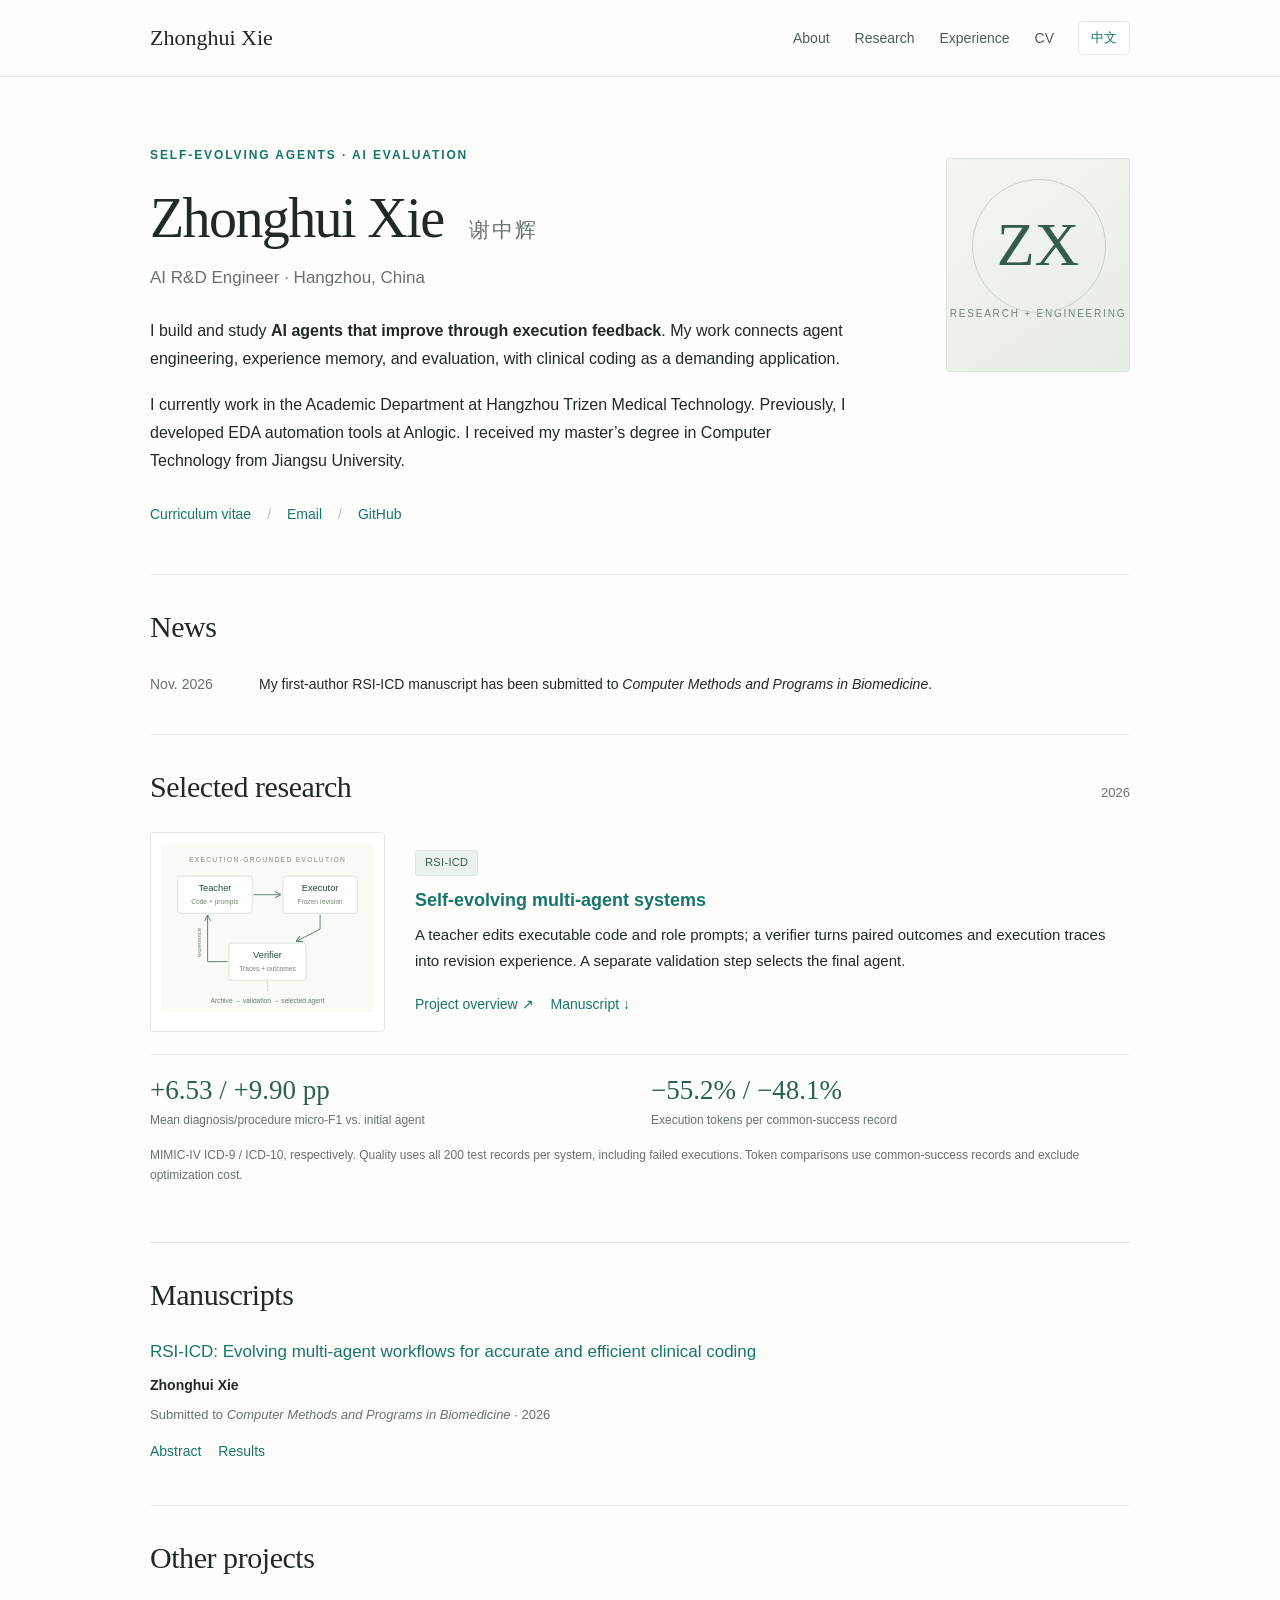
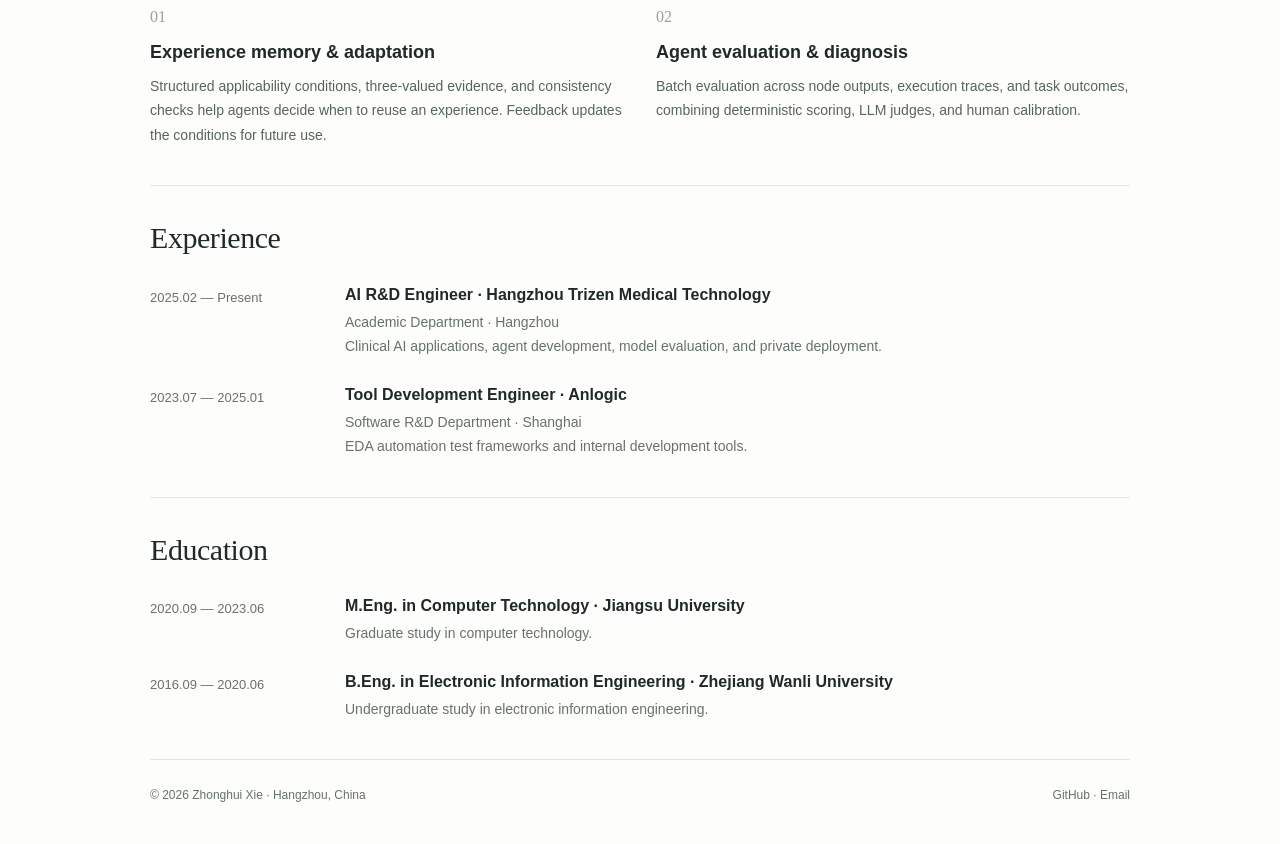
==== index.html @ e5ee1d32 "Create personal research homepage" ====
<!doctype html><html lang="en"><head><meta charset="utf-8"><meta name="viewport" content="width=device-width, initial-scale=1"><title>Zhonghui Xie | Self-Evolving Agents & AI Evaluation</title><meta name="description" content="Zhonghui Xie is an AI R&D engineer working on self-evolving agents, experience memory, and reliable evaluation. Research and projects including RSI-ICD."><meta name="theme-color" content="#fdfefc"><link rel="stylesheet" href="styles.css"><script src="site.js" defer></script></head><body><a class="skip" href="#main">Skip to content</a><header class="site-header"><nav class="wrap nav" aria-label="Main navigation"><a class="wordmark" href="index.html">Zhonghui Xie</a><div class="nav-links"><a class="desktop-link" href="index.html#about"><span lang="en">About</span><span lang="zh-CN">关于</span></a><a href="index.html#research"><span lang="en">Research</span><span lang="zh-CN">研究</span></a><a class="desktop-link" href="index.html#experience"><span lang="en">Experience</span><span lang="zh-CN">经历</span></a><a href="cv.html">CV</a></div><button class="lang" data-language type="button">中文</button></nav></header>
<main class="wrap" id="main"><section class="hero" id="about"><div><p class="eyebrow">SELF-EVOLVING AGENTS · AI EVALUATION</p><h1>Zhonghui Xie <span class="native-name">谢中辉</span></h1><p class="role"><span lang="en">AI R&amp;D Engineer · Hangzhou, China</span><span lang="zh-CN">AI 研发工程师 · 杭州</span></p><div class="intro"><p lang="en">I build and study <strong>AI agents that improve through execution feedback</strong>. My work connects agent engineering, experience memory, and evaluation, with clinical coding as a demanding application.</p><p lang="zh-CN">我关注<strong>如何让 AI 智能体从执行反馈中持续改进</strong>，围绕智能体工程、经验记忆和自动评测开展研发，并以临床编码等复杂任务验证方法。</p><p lang="en">I currently work in the Academic Department at Hangzhou Trizen Medical Technology. Previously, I developed EDA automation tools at Anlogic. I received my master’s degree in Computer Technology from Jiangsu University.</p><p lang="zh-CN">目前在杭州全诊医学科技有限公司学术部从事 AI 研发。此前在上海安路信息科技股份有限公司开发 EDA 自动化工具，硕士毕业于江苏大学计算机技术专业。</p></div><div class="contact-links"><a href="cv.html"><span lang="en">Curriculum vitae</span><span lang="zh-CN">个人简历</span></a><a href="mailto:1076694262@qq.com">Email</a><a href="https://github.com/heloanc">GitHub</a></div></div><div class="identity" aria-hidden="true"><span class="initials">ZX</span><small>RESEARCH + ENGINEERING</small></div></section>
<section class="section" aria-labelledby="news-title"><h2 id="news-title"><span lang="en">News</span><span lang="zh-CN">近况</span></h2><div class="news"><time datetime="2026-11">Nov. 2026</time><p><span lang="en">My first-author RSI-ICD manuscript has been submitted to <em>Computer Methods and Programs in Biomedicine</em>.</span><span lang="zh-CN">第一作者论文 RSI-ICD 已投稿至 <em>Computer Methods and Programs in Biomedicine</em>。</span></p></div></section>
<section class="section" id="research"><div class="section-heading"><h2><span lang="en">Selected research</span><span lang="zh-CN">代表研究</span></h2><small>2026</small></div><div class="featured"><a class="figure" href="rsi-icd.html" aria-label="Read the RSI-ICD project"><img src="assets/rsi-framework.svg" width="320" height="255" alt="Teacher, Executor and Verifier form an execution-grounded agent evolution loop"></a><div><span class="tag">RSI-ICD</span><h3><a href="rsi-icd.html"><span lang="en">Self-evolving multi-agent systems</span><span lang="zh-CN">面向复杂任务的多智能体自进化</span></a></h3><p lang="en">A teacher edits executable code and role prompts; a verifier turns paired outcomes and execution traces into revision experience. A separate validation step selects the final agent.</p><p lang="zh-CN">教师智能体修改可执行代码与角色提示词；验证智能体根据配对结果和执行轨迹提炼改进经验，再通过独立验证选出最终版本。</p><div class="inline-links"><a href="rsi-icd.html"><span lang="en">Project overview ↗</span><span lang="zh-CN">项目介绍 ↗</span></a><a href="#papers"><span lang="en">Manuscript ↓</span><span lang="zh-CN">论文信息 ↓</span></a></div></div></div><div class="metric-row"><div class="metric"><strong>+6.53 / +9.90 pp</strong><span><span lang="en">Mean diagnosis/procedure micro-F1 vs. initial agent</span><span lang="zh-CN">诊断／操作 Micro-F1 均值相对初始 Agent 的提升</span></span></div><div class="metric"><strong>−55.2% / −48.1%</strong><span><span lang="en">Execution tokens per common-success record</span><span lang="zh-CN">共同成功病例的单例执行 token 降幅</span></span></div></div><p class="note"><span lang="en">MIMIC-IV ICD-9 / ICD-10, respectively. Quality uses all 200 test records per system, including failed executions. Token comparisons use common-success records and exclude optimization cost.</span><span lang="zh-CN">依次对应 MIMIC-IV ICD-9／ICD-10。质量指标包含每个体系全部 200 例测试及执行失败；token 比较采用共同成功病例，不含优化阶段成本。</span></p></section>
<section class="section" id="papers"><h2><span lang="en">Manuscripts</span><span lang="zh-CN">论文</span></h2><article class="publication"><h3><a href="rsi-icd.html">RSI-ICD: Evolving multi-agent workflows for accurate and efficient clinical coding</a></h3><p><strong>Zhonghui Xie</strong></p><p class="status"><span lang="en">Submitted to</span><span lang="zh-CN">在投：</span> <em>Computer Methods and Programs in Biomedicine</em> · 2026</p><div class="inline-links"><a href="rsi-icd.html#abstract"><span lang="en">Abstract</span><span lang="zh-CN">摘要</span></a><a href="rsi-icd.html#results"><span lang="en">Results</span><span lang="zh-CN">实验结果</span></a></div></article></section>
<section class="section" id="projects"><h2><span lang="en">Other projects</span><span lang="zh-CN">其他项目</span></h2><div class="project-list"><article><span class="index-no">01</span><h3><span lang="en">Experience memory &amp; adaptation</span><span lang="zh-CN">智能体经验记忆与反馈适配</span></h3><p lang="en">Structured applicability conditions, three-valued evidence, and consistency checks help agents decide when to reuse an experience. Feedback updates the conditions for future use.</p><p lang="zh-CN">通过结构化适用条件、三值证据与一致性校验，判断历史经验能否用于当前任务，并根据反馈更新适用范围。</p></article><article><span class="index-no">02</span><h3><span lang="en">Agent evaluation &amp; diagnosis</span><span lang="zh-CN">Agent 自动化评测与链路诊断</span></h3><p lang="en">Batch evaluation across node outputs, execution traces, and task outcomes, combining deterministic scoring, LLM judges, and human calibration.</p><p lang="zh-CN">覆盖节点输出、执行轨迹与任务结果的批量评测，结合规则评分、LLM-as-Judge 与人工校准，定位错误传播与版本退化。</p></article></div></section>
<section class="section" id="experience"><h2><span lang="en">Experience</span><span lang="zh-CN">工作经历</span></h2><div class="timeline-row"><time>2025.02 — Present</time><div><h3><span lang="en">AI R&amp;D Engineer · Hangzhou Trizen Medical Technology</span><span lang="zh-CN">AI 研发工程师 · 杭州全诊医学科技有限公司</span></h3><p><span lang="en">Academic Department · Hangzhou<br>Clinical AI applications, agent development, model evaluation, and private deployment.</span><span lang="zh-CN">学术部 · 杭州<br>临床 AI 应用、智能体研发、模型评测与私有化部署。</span></p></div></div><div class="timeline-row"><time>2023.07 — 2025.01</time><div><h3><span lang="en">Tool Development Engineer · Anlogic</span><span lang="zh-CN">工具研发工程师 · 上海安路信息科技股份有限公司</span></h3><p><span lang="en">Software R&amp;D Department · Shanghai<br>EDA automation test frameworks and internal development tools.</span><span lang="zh-CN">软件研发部 · 上海<br>EDA 自动化测试框架与内部研发工具链。</span></p></div></div></section><section class="section" id="education"><h2><span lang="en">Education</span><span lang="zh-CN">教育经历</span></h2><div class="timeline-row"><time>2020.09 — 2023.06</time><div><h3><span lang="en">M.Eng. in Computer Technology · Jiangsu University</span><span lang="zh-CN">计算机技术硕士 · 江苏大学</span></h3><p><span lang="en">Graduate study in computer technology.</span><span lang="zh-CN">计算机技术专业。</span></p></div></div><div class="timeline-row"><time>2016.09 — 2020.06</time><div><h3><span lang="en">B.Eng. in Electronic Information Engineering · Zhejiang Wanli University</span><span lang="zh-CN">电子信息工程学士 · 浙江万里学院</span></h3><p><span lang="en">Undergraduate study in electronic information engineering.</span><span lang="zh-CN">电子信息工程专业。</span></p></div></div></section></main><footer class="wrap footer"><span>© 2026 Zhonghui Xie · <span lang="en">Hangzhou, China</span><span lang="zh-CN">中国 · 杭州</span></span><span><a href="https://github.com/heloanc">GitHub</a> · <a href="mailto:1076694262@qq.com">Email</a></span></footer></body></html>
---- styles.css ----
:root{--ink:#202928;--muted:#68716d;--accent:#18756a;--line:#e3e8e4;--paper:#fdfefc;--soft:#f0f5ef;--serif:Georgia,'Times New Roman','Songti SC',serif;--sans:Inter,-apple-system,BlinkMacSystemFont,'Segoe UI','PingFang SC','Microsoft YaHei',sans-serif}
*{box-sizing:border-box}html{scroll-behavior:smooth;scroll-padding-top:90px}body{margin:0;background:var(--paper);color:var(--ink);font-family:var(--sans);font-size:16px;line-height:1.75}a{color:var(--accent);text-decoration:none;text-underline-offset:4px}a:hover{text-decoration:underline}a:focus-visible,button:focus-visible,summary:focus-visible{outline:3px solid #8dbaac;outline-offset:5px}button{font:inherit}img{max-width:100%;height:auto}h1,h2,h3,p{margin-top:0}h1,h2{font-family:var(--serif);font-weight:500;line-height:1.18}h1{font-size:56px;letter-spacing:-1.6px;margin-bottom:12px}h2{font-size:30px;letter-spacing:-.45px;margin-bottom:27px}h3{font-size:18px;line-height:1.5;font-weight:600;margin-bottom:8px}p{margin-bottom:18px}.wrap{width:min(100% - 56px,980px);margin:auto}.site-header{background:rgba(253,254,252,.96);border-bottom:1px solid var(--line)}.nav{min-height:76px;display:flex;align-items:center;gap:24px}.wordmark{font-family:var(--serif);font-size:22px;color:var(--ink);margin-right:auto;white-space:nowrap}.nav-links{display:flex;align-items:center;gap:25px;font-size:14px}.nav-links a{color:#505d55}.lang{padding:5px 12px;border:1px solid var(--line);border-radius:5px;background:white;cursor:pointer;color:var(--accent);font-size:13px;white-space:nowrap}.skip{position:absolute;top:-100px;left:20px;background:white;padding:12px;z-index:10}.skip:focus{top:5px}.hero{padding:68px 0 48px;display:grid;grid-template-columns:minmax(0,1fr) 184px;gap:65px;align-items:start}.eyebrow{font-size:12px;letter-spacing:1.9px;text-transform:uppercase;color:var(--accent);margin-bottom:19px;font-weight:600}.native-name{font-size:21px;color:var(--muted);font-family:var(--sans);letter-spacing:2px;margin-left:13px;white-space:nowrap}.role{font-size:17px;color:var(--muted);margin-bottom:24px}.intro{max-width:700px}.intro strong{font-weight:600}.contact-links{display:flex;flex-wrap:wrap;gap:0;margin-top:27px;font-size:14px}.contact-links a+a:before{content:'/';color:#b5bdb6;display:inline-block;margin:0 16px}.identity{margin-top:13px;width:184px;height:214px;border:1px solid #dbe4da;background:linear-gradient(145deg,#f3f6ef,#e6ede4);border-radius:3px;display:flex;flex-direction:column;align-items:center;justify-content:center;position:relative;overflow:hidden}.identity:before{content:'';width:132px;height:132px;border:1px solid #c5d3c4;border-radius:50%;position:absolute;top:20px;left:25px}.initials{font-family:var(--serif);font-size:62px;color:#365b48;z-index:1;line-height:1.2}.identity small{font-size:10px;letter-spacing:1.8px;color:#6f8373;margin-top:24px}.section{border-top:1px solid var(--line);padding:34px 0 38px}.section-heading{display:flex;align-items:baseline;justify-content:space-between;gap:15px}.section-heading small,.muted{color:var(--muted);font-size:13px}.news{display:grid;grid-template-columns:95px 1fr;gap:14px;font-size:14px}.news time{color:var(--muted);font-variant-numeric:tabular-nums}.news p{margin:0}.featured{display:grid;grid-template-columns:235px minmax(0,1fr);gap:30px;align-items:center}.figure{border:1px solid var(--line);background:white;border-radius:4px;padding:10px}.featured p{font-size:15px}.tag{font-size:11px;display:inline-block;background:#eaf2eb;color:#365d47;border:1px solid #dce8dc;padding:2px 9px;letter-spacing:.35px;border-radius:3px;margin-bottom:11px}.metric-row{display:grid;grid-template-columns:1fr 1fr;gap:22px;margin:22px 0 15px;padding-top:17px;border-top:1px solid var(--line)}.metric strong{display:block;font-family:var(--serif);font-size:27px;font-weight:500;line-height:1.4;color:#286153}.metric span{display:block;color:var(--muted);font-size:12px}.note{font-size:12px!important;line-height:1.65;color:var(--muted)}.inline-links{font-size:14px;display:flex;gap:17px;flex-wrap:wrap}.publication{padding:0 0 4px}.publication h3{font-weight:500;font-size:17px}.publication p{font-size:14px;margin-bottom:5px}.publication .status{font-size:13px;color:var(--muted);margin:7px 0 12px}.project-list{display:grid;grid-template-columns:1fr 1fr;gap:32px}.project-list p{font-size:14px;color:#57645c;margin-bottom:0}.index-no{font-family:var(--serif);color:#94a495;font-size:16px;margin-bottom:8px;display:block}.timeline-row{display:grid;grid-template-columns:170px 1fr;gap:25px;margin-bottom:24px}.timeline-row:last-child{margin-bottom:0}.timeline-row time{color:var(--muted);font-size:13px;padding-top:4px}.timeline-row h3{font-size:16px;margin-bottom:3px}.timeline-row p{font-size:14px;color:var(--muted);margin:0}.footer{border-top:1px solid var(--line);padding:25px 0 38px;color:var(--muted);font-size:12px;display:flex;justify-content:space-between;gap:20px}.footer a{color:var(--muted)}.article{max-width:800px;margin:auto;padding:54px 0}.article h1{font-size:42px;letter-spacing:-.8px;line-height:1.25}.article h2{margin-top:42px;font-size:27px;margin-bottom:20px}.article .lead{font-size:19px;color:#53645a}.article li{margin-bottom:10px}.article table{border-collapse:collapse;width:100%;font-size:14px;margin:23px 0}.article th,.article td{text-align:left;padding:12px 14px;border-bottom:1px solid var(--line)}.article th{background:var(--soft);font-weight:500}.table-scroll{overflow-x:auto}.article figure{margin:28px 0}.article figcaption{color:var(--muted);font-size:12px;margin-top:12px}.button{display:inline-block;padding:8px 16px;border:1px solid var(--accent);border-radius:4px;font-size:14px;background:white;color:var(--accent);cursor:pointer}.cv h1{font-size:43px}.cv .section{padding-top:26px}.cv h2{font-size:26px}.cv h3{font-size:16px}.cv p,.cv li{font-size:14px}.back{font-size:13px;display:inline-block;margin-bottom:24px}html[lang=en] [lang=zh-CN],html[lang=zh-CN] [lang=en]{display:none!important}.visually-hidden{position:absolute;width:1px;height:1px;padding:0;margin:-1px;overflow:hidden;clip:rect(0,0,0,0);white-space:nowrap;border:0}
@media(max-width:700px){.wrap{width:calc(100% - 36px)}.nav{min-height:65px;gap:12px;flex-wrap:wrap;padding:12px 0}.nav-links{gap:16px;font-size:13px}.nav-links .desktop-link{display:none}.wordmark{font-size:20px}.hero{padding-top:40px;grid-template-columns:1fr;gap:20px}.identity{display:none}h1{font-size:43px}.native-name{font-size:18px;margin-left:8px}.hero .eyebrow{font-size:11px}.featured{grid-template-columns:1fr;gap:23px}.featured .figure{max-width:330px}.project-list{grid-template-columns:1fr;gap:25px}.timeline-row{grid-template-columns:1fr;gap:2px}.section{padding-top:27px}.section-heading{align-items:start}h2{font-size:27px}.news{grid-template-columns:73px 1fr;gap:8px}.metric-row{gap:15px}.metric strong{font-size:24px}.article{padding:32px 0}.article h1{font-size:34px}.footer{flex-direction:column;gap:5px}.article th,.article td{padding:9px 10px}.contact-links a+a:before{margin:0 11px}}
@media(prefers-reduced-motion:reduce){html{scroll-behavior:auto}}
@media print{.site-header,.footer,.skip,.no-print{display:none!important}.wrap{width:100%}.article{padding:0}.cv .section{padding:16px 0;break-inside:avoid}.cv h1{font-size:30px}.cv h2{font-size:22px}.cv .timeline-row{margin-bottom:14px}body{font-size:12px;background:white}a{color:inherit}h2,h3{break-after:avoid}.article p,.article li{font-size:12px}.timeline-row{grid-template-columns:135px 1fr}}
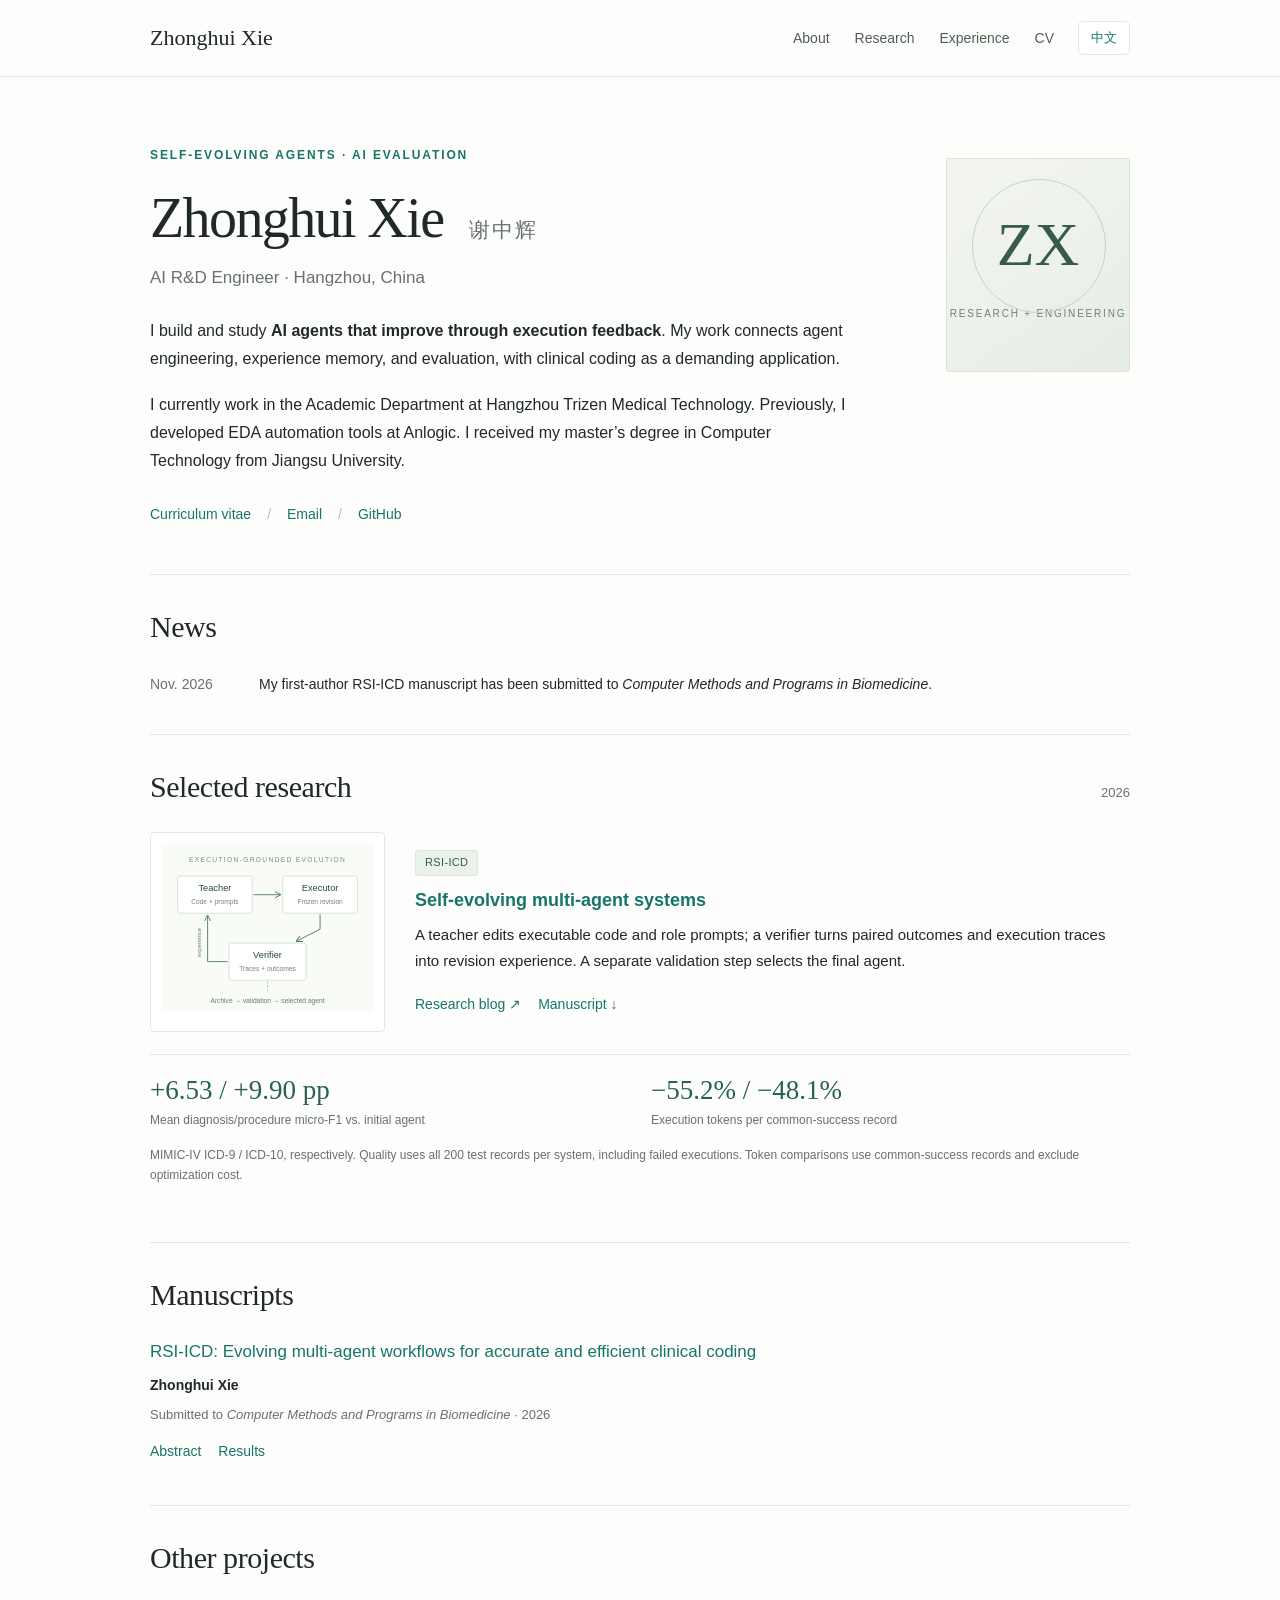
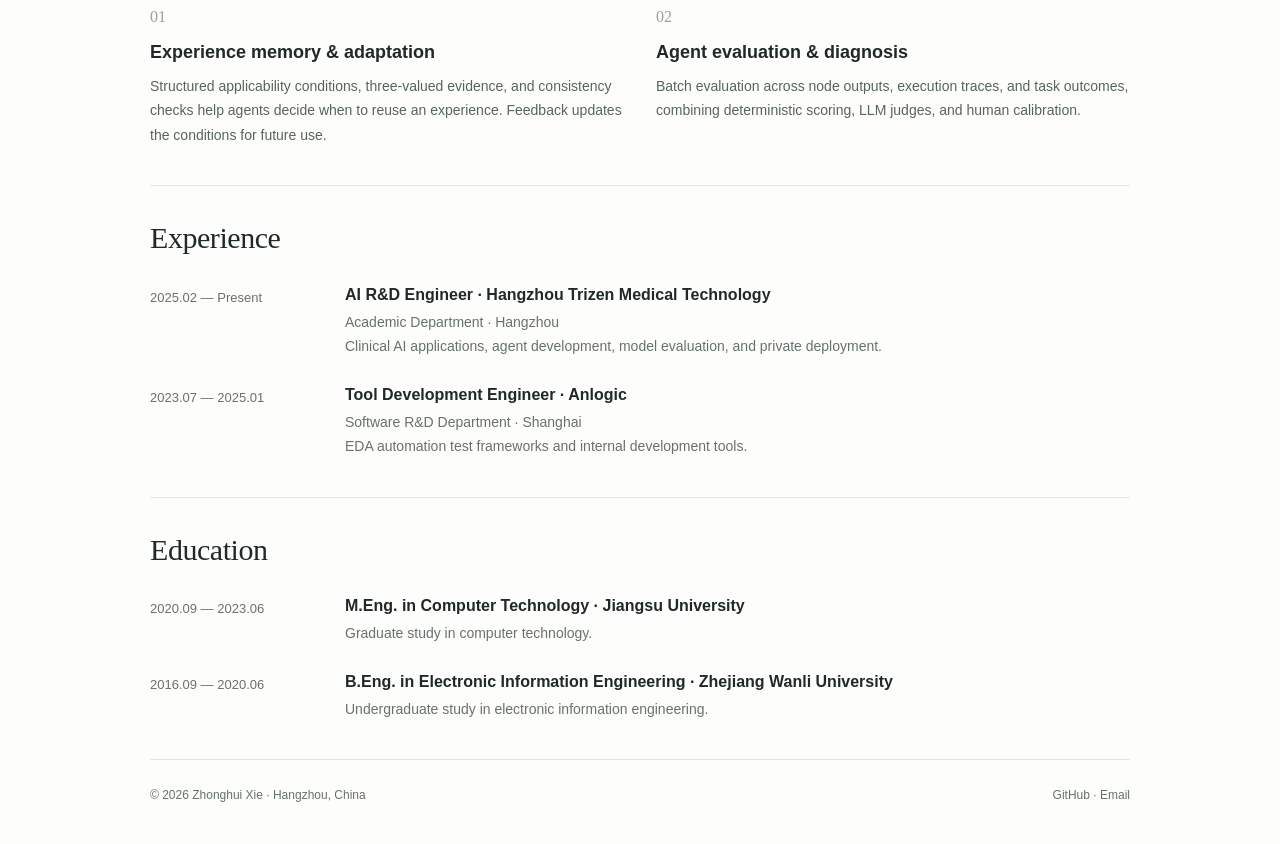
==== commit 0c5e66e9: "Add bilingual RSI-ICD research blog" ====
--- a/index.html
+++ b/index.html
@@ -1,7 +1,7 @@
 <!doctype html><html lang="en"><head><meta charset="utf-8"><meta name="viewport" content="width=device-width, initial-scale=1"><title>Zhonghui Xie | Self-Evolving Agents & AI Evaluation</title><meta name="description" content="Zhonghui Xie is an AI R&D engineer working on self-evolving agents, experience memory, and reliable evaluation. Research and projects including RSI-ICD."><meta name="theme-color" content="#fdfefc"><link rel="stylesheet" href="styles.css"><script src="site.js" defer></script></head><body><a class="skip" href="#main">Skip to content</a><header class="site-header"><nav class="wrap nav" aria-label="Main navigation"><a class="wordmark" href="index.html">Zhonghui Xie</a><div class="nav-links"><a class="desktop-link" href="index.html#about"><span lang="en">About</span><span lang="zh-CN">关于</span></a><a href="index.html#research"><span lang="en">Research</span><span lang="zh-CN">研究</span></a><a class="desktop-link" href="index.html#experience"><span lang="en">Experience</span><span lang="zh-CN">经历</span></a><a href="cv.html">CV</a></div><button class="lang" data-language type="button">中文</button></nav></header>
 <main class="wrap" id="main"><section class="hero" id="about"><div><p class="eyebrow">SELF-EVOLVING AGENTS · AI EVALUATION</p><h1>Zhonghui Xie <span class="native-name">谢中辉</span></h1><p class="role"><span lang="en">AI R&amp;D Engineer · Hangzhou, China</span><span lang="zh-CN">AI 研发工程师 · 杭州</span></p><div class="intro"><p lang="en">I build and study <strong>AI agents that improve through execution feedback</strong>. My work connects agent engineering, experience memory, and evaluation, with clinical coding as a demanding application.</p><p lang="zh-CN">我关注<strong>如何让 AI 智能体从执行反馈中持续改进</strong>，围绕智能体工程、经验记忆和自动评测开展研发，并以临床编码等复杂任务验证方法。</p><p lang="en">I currently work in the Academic Department at Hangzhou Trizen Medical Technology. Previously, I developed EDA automation tools at Anlogic. I received my master’s degree in Computer Technology from Jiangsu University.</p><p lang="zh-CN">目前在杭州全诊医学科技有限公司学术部从事 AI 研发。此前在上海安路信息科技股份有限公司开发 EDA 自动化工具，硕士毕业于江苏大学计算机技术专业。</p></div><div class="contact-links"><a href="cv.html"><span lang="en">Curriculum vitae</span><span lang="zh-CN">个人简历</span></a><a href="mailto:1076694262@qq.com">Email</a><a href="https://github.com/heloanc">GitHub</a></div></div><div class="identity" aria-hidden="true"><span class="initials">ZX</span><small>RESEARCH + ENGINEERING</small></div></section>
 <section class="section" aria-labelledby="news-title"><h2 id="news-title"><span lang="en">News</span><span lang="zh-CN">近况</span></h2><div class="news"><time datetime="2026-11">Nov. 2026</time><p><span lang="en">My first-author RSI-ICD manuscript has been submitted to <em>Computer Methods and Programs in Biomedicine</em>.</span><span lang="zh-CN">第一作者论文 RSI-ICD 已投稿至 <em>Computer Methods and Programs in Biomedicine</em>。</span></p></div></section>
-<section class="section" id="research"><div class="section-heading"><h2><span lang="en">Selected research</span><span lang="zh-CN">代表研究</span></h2><small>2026</small></div><div class="featured"><a class="figure" href="rsi-icd.html" aria-label="Read the RSI-ICD project"><img src="assets/rsi-framework.svg" width="320" height="255" alt="Teacher, Executor and Verifier form an execution-grounded agent evolution loop"></a><div><span class="tag">RSI-ICD</span><h3><a href="rsi-icd.html"><span lang="en">Self-evolving multi-agent systems</span><span lang="zh-CN">面向复杂任务的多智能体自进化</span></a></h3><p lang="en">A teacher edits executable code and role prompts; a verifier turns paired outcomes and execution traces into revision experience. A separate validation step selects the final agent.</p><p lang="zh-CN">教师智能体修改可执行代码与角色提示词；验证智能体根据配对结果和执行轨迹提炼改进经验，再通过独立验证选出最终版本。</p><div class="inline-links"><a href="rsi-icd.html"><span lang="en">Project overview ↗</span><span lang="zh-CN">项目介绍 ↗</span></a><a href="#papers"><span lang="en">Manuscript ↓</span><span lang="zh-CN">论文信息 ↓</span></a></div></div></div><div class="metric-row"><div class="metric"><strong>+6.53 / +9.90 pp</strong><span><span lang="en">Mean diagnosis/procedure micro-F1 vs. initial agent</span><span lang="zh-CN">诊断／操作 Micro-F1 均值相对初始 Agent 的提升</span></span></div><div class="metric"><strong>−55.2% / −48.1%</strong><span><span lang="en">Execution tokens per common-success record</span><span lang="zh-CN">共同成功病例的单例执行 token 降幅</span></span></div></div><p class="note"><span lang="en">MIMIC-IV ICD-9 / ICD-10, respectively. Quality uses all 200 test records per system, including failed executions. Token comparisons use common-success records and exclude optimization cost.</span><span lang="zh-CN">依次对应 MIMIC-IV ICD-9／ICD-10。质量指标包含每个体系全部 200 例测试及执行失败；token 比较采用共同成功病例，不含优化阶段成本。</span></p></section>
-<section class="section" id="papers"><h2><span lang="en">Manuscripts</span><span lang="zh-CN">论文</span></h2><article class="publication"><h3><a href="rsi-icd.html">RSI-ICD: Evolving multi-agent workflows for accurate and efficient clinical coding</a></h3><p><strong>Zhonghui Xie</strong></p><p class="status"><span lang="en">Submitted to</span><span lang="zh-CN">在投：</span> <em>Computer Methods and Programs in Biomedicine</em> · 2026</p><div class="inline-links"><a href="rsi-icd.html#abstract"><span lang="en">Abstract</span><span lang="zh-CN">摘要</span></a><a href="rsi-icd.html#results"><span lang="en">Results</span><span lang="zh-CN">实验结果</span></a></div></article></section>
+<section class="section" id="research"><div class="section-heading"><h2><span lang="en">Selected research</span><span lang="zh-CN">代表研究</span></h2><small>2026</small></div><div class="featured"><a class="figure" href="rsi/blog/" aria-label="Read the RSI-ICD project"><img src="assets/rsi-framework.svg" width="320" height="255" alt="Teacher, Executor and Verifier form an execution-grounded agent evolution loop"></a><div><span class="tag">RSI-ICD</span><h3><a href="rsi/blog/"><span lang="en">Self-evolving multi-agent systems</span><span lang="zh-CN">面向复杂任务的多智能体自进化</span></a></h3><p lang="en">A teacher edits executable code and role prompts; a verifier turns paired outcomes and execution traces into revision experience. A separate validation step selects the final agent.</p><p lang="zh-CN">教师智能体修改可执行代码与角色提示词；验证智能体根据配对结果和执行轨迹提炼改进经验，再通过独立验证选出最终版本。</p><div class="inline-links"><a href="rsi/blog/"><span lang="en">Research blog ↗</span><span lang="zh-CN">研究博客 ↗</span></a><a href="#papers"><span lang="en">Manuscript ↓</span><span lang="zh-CN">论文信息 ↓</span></a></div></div></div><div class="metric-row"><div class="metric"><strong>+6.53 / +9.90 pp</strong><span><span lang="en">Mean diagnosis/procedure micro-F1 vs. initial agent</span><span lang="zh-CN">诊断／操作 Micro-F1 均值相对初始 Agent 的提升</span></span></div><div class="metric"><strong>−55.2% / −48.1%</strong><span><span lang="en">Execution tokens per common-success record</span><span lang="zh-CN">共同成功病例的单例执行 token 降幅</span></span></div></div><p class="note"><span lang="en">MIMIC-IV ICD-9 / ICD-10, respectively. Quality uses all 200 test records per system, including failed executions. Token comparisons use common-success records and exclude optimization cost.</span><span lang="zh-CN">依次对应 MIMIC-IV ICD-9／ICD-10。质量指标包含每个体系全部 200 例测试及执行失败；token 比较采用共同成功病例，不含优化阶段成本。</span></p></section>
+<section class="section" id="papers"><h2><span lang="en">Manuscripts</span><span lang="zh-CN">论文</span></h2><article class="publication"><h3><a href="rsi/blog/">RSI-ICD: Evolving multi-agent workflows for accurate and efficient clinical coding</a></h3><p><strong>Zhonghui Xie</strong></p><p class="status"><span lang="en">Submitted to</span><span lang="zh-CN">在投：</span> <em>Computer Methods and Programs in Biomedicine</em> · 2026</p><div class="inline-links"><a href="rsi/blog/#tldr"><span lang="en">Abstract</span><span lang="zh-CN">摘要</span></a><a href="rsi/blog/#s5"><span lang="en">Results</span><span lang="zh-CN">实验结果</span></a></div></article></section>
 <section class="section" id="projects"><h2><span lang="en">Other projects</span><span lang="zh-CN">其他项目</span></h2><div class="project-list"><article><span class="index-no">01</span><h3><span lang="en">Experience memory &amp; adaptation</span><span lang="zh-CN">智能体经验记忆与反馈适配</span></h3><p lang="en">Structured applicability conditions, three-valued evidence, and consistency checks help agents decide when to reuse an experience. Feedback updates the conditions for future use.</p><p lang="zh-CN">通过结构化适用条件、三值证据与一致性校验，判断历史经验能否用于当前任务，并根据反馈更新适用范围。</p></article><article><span class="index-no">02</span><h3><span lang="en">Agent evaluation &amp; diagnosis</span><span lang="zh-CN">Agent 自动化评测与链路诊断</span></h3><p lang="en">Batch evaluation across node outputs, execution traces, and task outcomes, combining deterministic scoring, LLM judges, and human calibration.</p><p lang="zh-CN">覆盖节点输出、执行轨迹与任务结果的批量评测，结合规则评分、LLM-as-Judge 与人工校准，定位错误传播与版本退化。</p></article></div></section>
 <section class="section" id="experience"><h2><span lang="en">Experience</span><span lang="zh-CN">工作经历</span></h2><div class="timeline-row"><time>2025.02 — Present</time><div><h3><span lang="en">AI R&amp;D Engineer · Hangzhou Trizen Medical Technology</span><span lang="zh-CN">AI 研发工程师 · 杭州全诊医学科技有限公司</span></h3><p><span lang="en">Academic Department · Hangzhou<br>Clinical AI applications, agent development, model evaluation, and private deployment.</span><span lang="zh-CN">学术部 · 杭州<br>临床 AI 应用、智能体研发、模型评测与私有化部署。</span></p></div></div><div class="timeline-row"><time>2023.07 — 2025.01</time><div><h3><span lang="en">Tool Development Engineer · Anlogic</span><span lang="zh-CN">工具研发工程师 · 上海安路信息科技股份有限公司</span></h3><p><span lang="en">Software R&amp;D Department · Shanghai<br>EDA automation test frameworks and internal development tools.</span><span lang="zh-CN">软件研发部 · 上海<br>EDA 自动化测试框架与内部研发工具链。</span></p></div></div></section><section class="section" id="education"><h2><span lang="en">Education</span><span lang="zh-CN">教育经历</span></h2><div class="timeline-row"><time>2020.09 — 2023.06</time><div><h3><span lang="en">M.Eng. in Computer Technology · Jiangsu University</span><span lang="zh-CN">计算机技术硕士 · 江苏大学</span></h3><p><span lang="en">Graduate study in computer technology.</span><span lang="zh-CN">计算机技术专业。</span></p></div></div><div class="timeline-row"><time>2016.09 — 2020.06</time><div><h3><span lang="en">B.Eng. in Electronic Information Engineering · Zhejiang Wanli University</span><span lang="zh-CN">电子信息工程学士 · 浙江万里学院</span></h3><p><span lang="en">Undergraduate study in electronic information engineering.</span><span lang="zh-CN">电子信息工程专业。</span></p></div></div></section></main><footer class="wrap footer"><span>© 2026 Zhonghui Xie · <span lang="en">Hangzhou, China</span><span lang="zh-CN">中国 · 杭州</span></span><span><a href="https://github.com/heloanc">GitHub</a> · <a href="mailto:1076694262@qq.com">Email</a></span></footer></body></html>
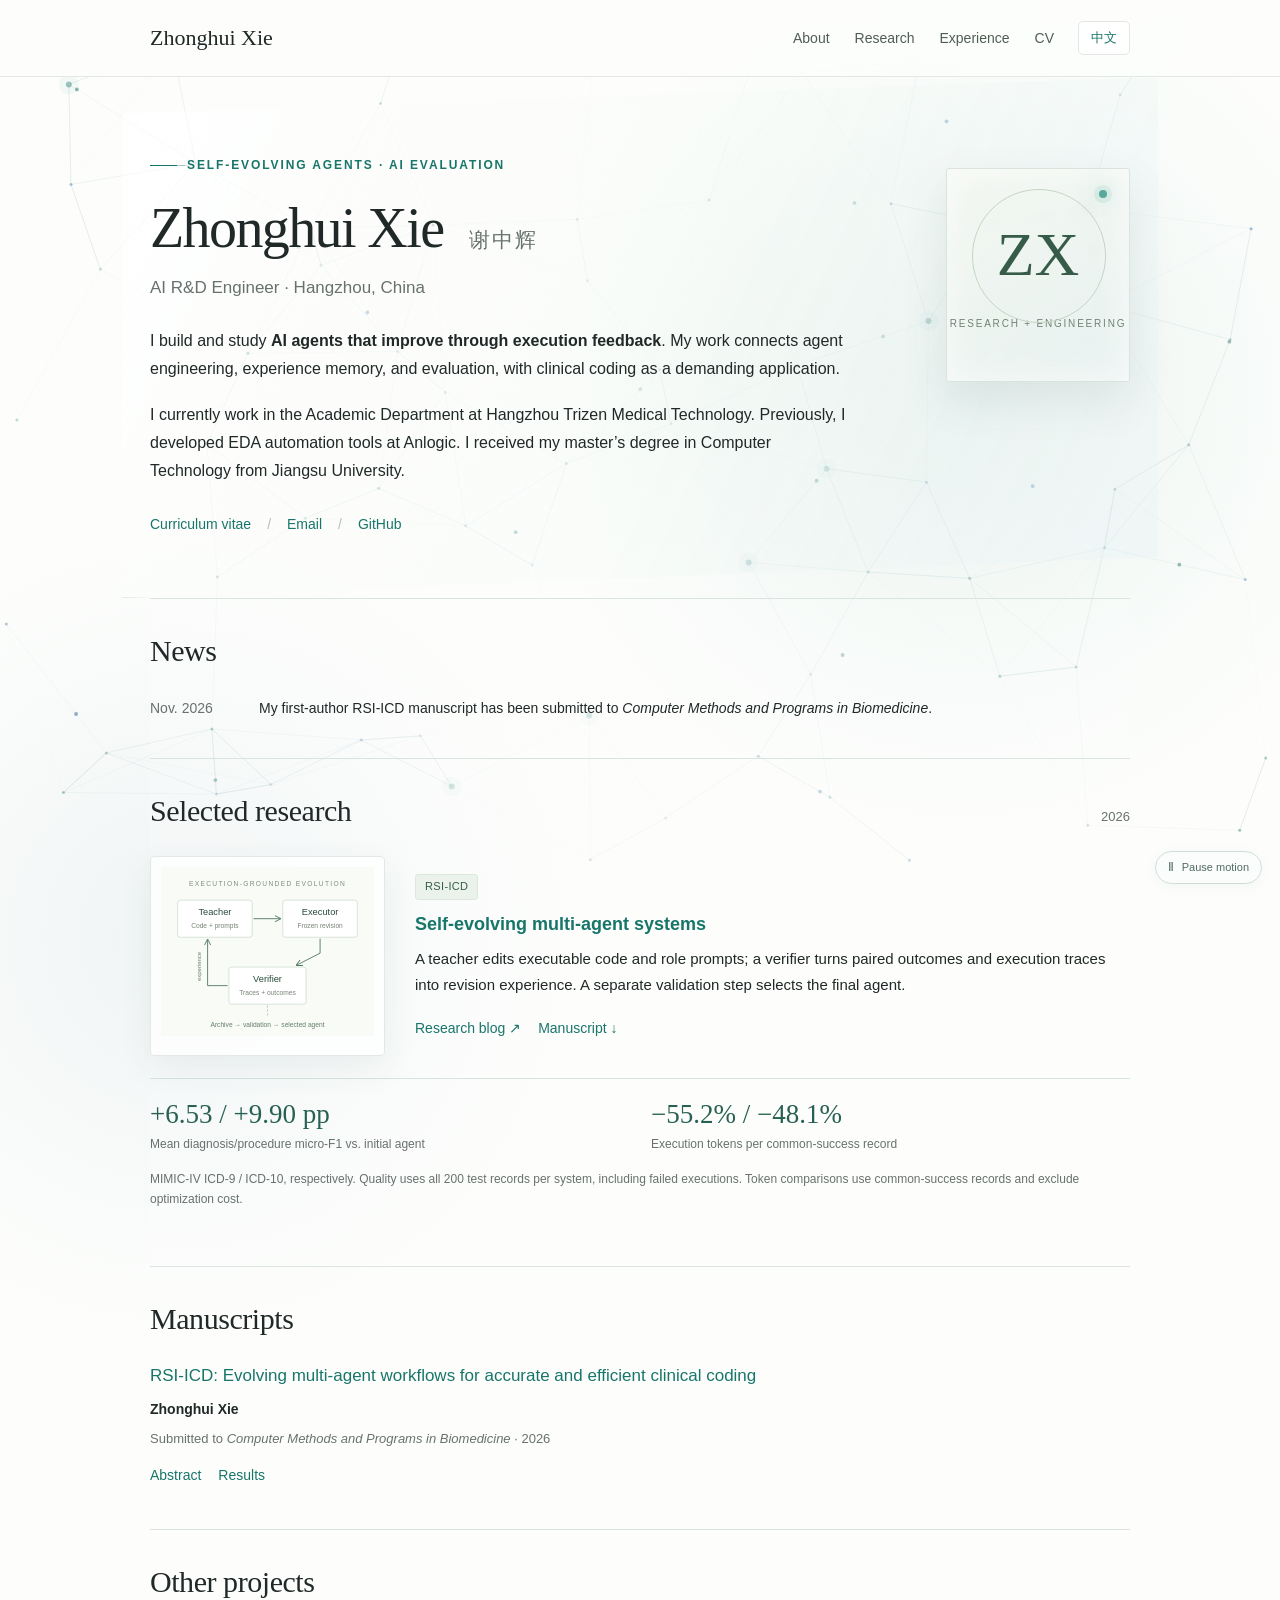
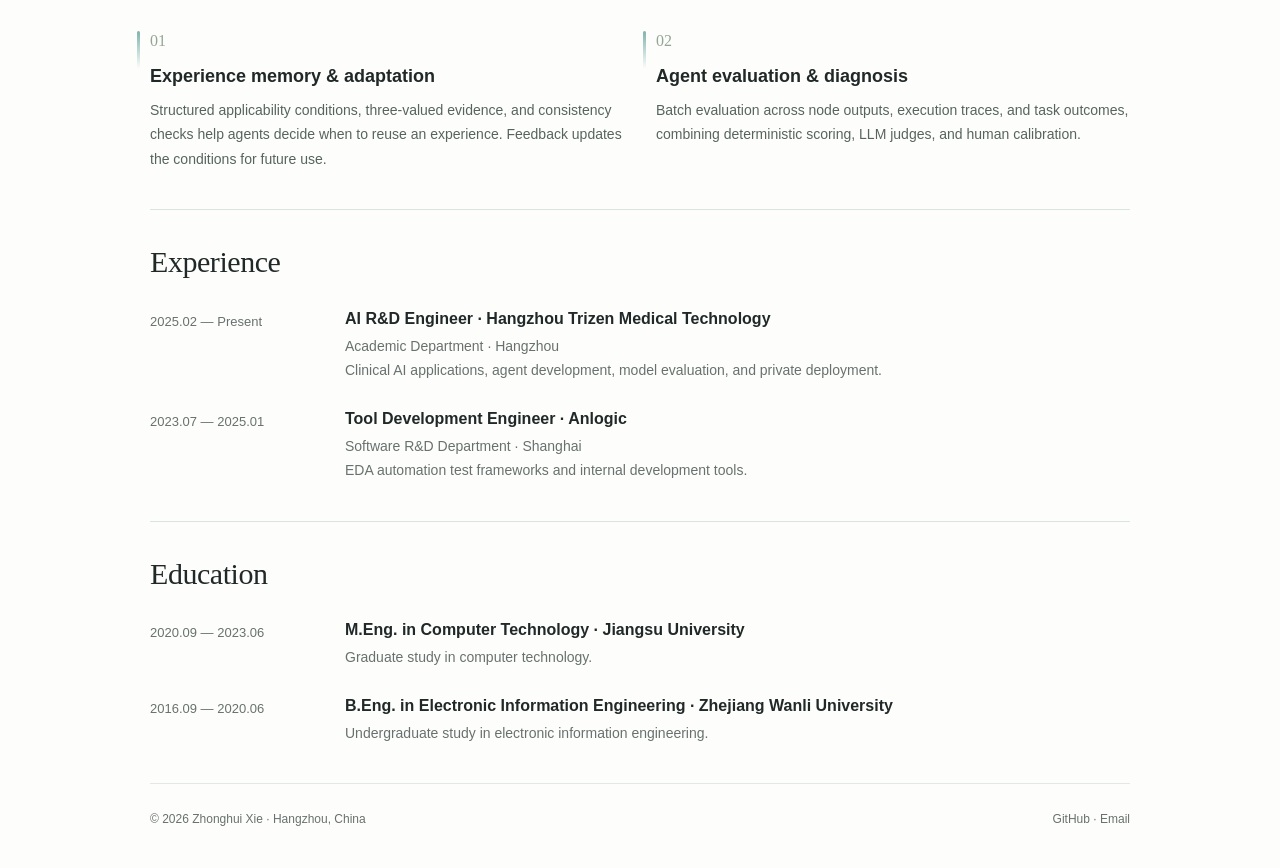
==== commit 734e34e7: "Add animated neural network to homepage and RSI blog" ====
--- a/index.html
+++ b/index.html
@@ -1,7 +1,7 @@
-<!doctype html><html lang="en"><head><meta charset="utf-8"><meta name="viewport" content="width=device-width, initial-scale=1"><title>Zhonghui Xie | Self-Evolving Agents & AI Evaluation</title><meta name="description" content="Zhonghui Xie is an AI R&D engineer working on self-evolving agents, experience memory, and reliable evaluation. Research and projects including RSI-ICD."><meta name="theme-color" content="#fdfefc"><link rel="stylesheet" href="styles.css"><script src="site.js" defer></script></head><body><a class="skip" href="#main">Skip to content</a><header class="site-header"><nav class="wrap nav" aria-label="Main navigation"><a class="wordmark" href="index.html">Zhonghui Xie</a><div class="nav-links"><a class="desktop-link" href="index.html#about"><span lang="en">About</span><span lang="zh-CN">关于</span></a><a href="index.html#research"><span lang="en">Research</span><span lang="zh-CN">研究</span></a><a class="desktop-link" href="index.html#experience"><span lang="en">Experience</span><span lang="zh-CN">经历</span></a><a href="cv.html">CV</a></div><button class="lang" data-language type="button">中文</button></nav></header>
+<!doctype html><html lang="en"><head><meta charset="utf-8"><meta name="viewport" content="width=device-width, initial-scale=1"><title>Zhonghui Xie | Self-Evolving Agents & AI Evaluation</title><meta name="description" content="Zhonghui Xie is an AI R&D engineer working on self-evolving agents, experience memory, and reliable evaluation. Research and projects including RSI-ICD."><meta name="theme-color" content="#fdfefc"><link rel="stylesheet" href="styles.css"><script src="site.js" defer></script><link rel="stylesheet" href="network.css"><script src="network.js" defer></script></head><body class="home-page"><canvas id="agent-network" class="network-bg" aria-hidden="true"></canvas><a class="skip" href="#main">Skip to content</a><header class="site-header"><nav class="wrap nav" aria-label="Main navigation"><a class="wordmark" href="index.html">Zhonghui Xie</a><div class="nav-links"><a class="desktop-link" href="index.html#about"><span lang="en">About</span><span lang="zh-CN">关于</span></a><a href="index.html#research"><span lang="en">Research</span><span lang="zh-CN">研究</span></a><a class="desktop-link" href="index.html#experience"><span lang="en">Experience</span><span lang="zh-CN">经历</span></a><a href="cv.html">CV</a></div><button class="lang" data-language type="button">中文</button></nav></header>
 <main class="wrap" id="main"><section class="hero" id="about"><div><p class="eyebrow">SELF-EVOLVING AGENTS · AI EVALUATION</p><h1>Zhonghui Xie <span class="native-name">谢中辉</span></h1><p class="role"><span lang="en">AI R&amp;D Engineer · Hangzhou, China</span><span lang="zh-CN">AI 研发工程师 · 杭州</span></p><div class="intro"><p lang="en">I build and study <strong>AI agents that improve through execution feedback</strong>. My work connects agent engineering, experience memory, and evaluation, with clinical coding as a demanding application.</p><p lang="zh-CN">我关注<strong>如何让 AI 智能体从执行反馈中持续改进</strong>，围绕智能体工程、经验记忆和自动评测开展研发，并以临床编码等复杂任务验证方法。</p><p lang="en">I currently work in the Academic Department at Hangzhou Trizen Medical Technology. Previously, I developed EDA automation tools at Anlogic. I received my master’s degree in Computer Technology from Jiangsu University.</p><p lang="zh-CN">目前在杭州全诊医学科技有限公司学术部从事 AI 研发。此前在上海安路信息科技股份有限公司开发 EDA 自动化工具，硕士毕业于江苏大学计算机技术专业。</p></div><div class="contact-links"><a href="cv.html"><span lang="en">Curriculum vitae</span><span lang="zh-CN">个人简历</span></a><a href="mailto:1076694262@qq.com">Email</a><a href="https://github.com/heloanc">GitHub</a></div></div><div class="identity" aria-hidden="true"><span class="initials">ZX</span><small>RESEARCH + ENGINEERING</small></div></section>
 <section class="section" aria-labelledby="news-title"><h2 id="news-title"><span lang="en">News</span><span lang="zh-CN">近况</span></h2><div class="news"><time datetime="2026-11">Nov. 2026</time><p><span lang="en">My first-author RSI-ICD manuscript has been submitted to <em>Computer Methods and Programs in Biomedicine</em>.</span><span lang="zh-CN">第一作者论文 RSI-ICD 已投稿至 <em>Computer Methods and Programs in Biomedicine</em>。</span></p></div></section>
 <section class="section" id="research"><div class="section-heading"><h2><span lang="en">Selected research</span><span lang="zh-CN">代表研究</span></h2><small>2026</small></div><div class="featured"><a class="figure" href="rsi/blog/" aria-label="Read the RSI-ICD project"><img src="assets/rsi-framework.svg" width="320" height="255" alt="Teacher, Executor and Verifier form an execution-grounded agent evolution loop"></a><div><span class="tag">RSI-ICD</span><h3><a href="rsi/blog/"><span lang="en">Self-evolving multi-agent systems</span><span lang="zh-CN">面向复杂任务的多智能体自进化</span></a></h3><p lang="en">A teacher edits executable code and role prompts; a verifier turns paired outcomes and execution traces into revision experience. A separate validation step selects the final agent.</p><p lang="zh-CN">教师智能体修改可执行代码与角色提示词；验证智能体根据配对结果和执行轨迹提炼改进经验，再通过独立验证选出最终版本。</p><div class="inline-links"><a href="rsi/blog/"><span lang="en">Research blog ↗</span><span lang="zh-CN">研究博客 ↗</span></a><a href="#papers"><span lang="en">Manuscript ↓</span><span lang="zh-CN">论文信息 ↓</span></a></div></div></div><div class="metric-row"><div class="metric"><strong>+6.53 / +9.90 pp</strong><span><span lang="en">Mean diagnosis/procedure micro-F1 vs. initial agent</span><span lang="zh-CN">诊断／操作 Micro-F1 均值相对初始 Agent 的提升</span></span></div><div class="metric"><strong>−55.2% / −48.1%</strong><span><span lang="en">Execution tokens per common-success record</span><span lang="zh-CN">共同成功病例的单例执行 token 降幅</span></span></div></div><p class="note"><span lang="en">MIMIC-IV ICD-9 / ICD-10, respectively. Quality uses all 200 test records per system, including failed executions. Token comparisons use common-success records and exclude optimization cost.</span><span lang="zh-CN">依次对应 MIMIC-IV ICD-9／ICD-10。质量指标包含每个体系全部 200 例测试及执行失败；token 比较采用共同成功病例，不含优化阶段成本。</span></p></section>
 <section class="section" id="papers"><h2><span lang="en">Manuscripts</span><span lang="zh-CN">论文</span></h2><article class="publication"><h3><a href="rsi/blog/">RSI-ICD: Evolving multi-agent workflows for accurate and efficient clinical coding</a></h3><p><strong>Zhonghui Xie</strong></p><p class="status"><span lang="en">Submitted to</span><span lang="zh-CN">在投：</span> <em>Computer Methods and Programs in Biomedicine</em> · 2026</p><div class="inline-links"><a href="rsi/blog/#tldr"><span lang="en">Abstract</span><span lang="zh-CN">摘要</span></a><a href="rsi/blog/#s5"><span lang="en">Results</span><span lang="zh-CN">实验结果</span></a></div></article></section>
 <section class="section" id="projects"><h2><span lang="en">Other projects</span><span lang="zh-CN">其他项目</span></h2><div class="project-list"><article><span class="index-no">01</span><h3><span lang="en">Experience memory &amp; adaptation</span><span lang="zh-CN">智能体经验记忆与反馈适配</span></h3><p lang="en">Structured applicability conditions, three-valued evidence, and consistency checks help agents decide when to reuse an experience. Feedback updates the conditions for future use.</p><p lang="zh-CN">通过结构化适用条件、三值证据与一致性校验，判断历史经验能否用于当前任务，并根据反馈更新适用范围。</p></article><article><span class="index-no">02</span><h3><span lang="en">Agent evaluation &amp; diagnosis</span><span lang="zh-CN">Agent 自动化评测与链路诊断</span></h3><p lang="en">Batch evaluation across node outputs, execution traces, and task outcomes, combining deterministic scoring, LLM judges, and human calibration.</p><p lang="zh-CN">覆盖节点输出、执行轨迹与任务结果的批量评测，结合规则评分、LLM-as-Judge 与人工校准，定位错误传播与版本退化。</p></article></div></section>
-<section class="section" id="experience"><h2><span lang="en">Experience</span><span lang="zh-CN">工作经历</span></h2><div class="timeline-row"><time>2025.02 — Present</time><div><h3><span lang="en">AI R&amp;D Engineer · Hangzhou Trizen Medical Technology</span><span lang="zh-CN">AI 研发工程师 · 杭州全诊医学科技有限公司</span></h3><p><span lang="en">Academic Department · Hangzhou<br>Clinical AI applications, agent development, model evaluation, and private deployment.</span><span lang="zh-CN">学术部 · 杭州<br>临床 AI 应用、智能体研发、模型评测与私有化部署。</span></p></div></div><div class="timeline-row"><time>2023.07 — 2025.01</time><div><h3><span lang="en">Tool Development Engineer · Anlogic</span><span lang="zh-CN">工具研发工程师 · 上海安路信息科技股份有限公司</span></h3><p><span lang="en">Software R&amp;D Department · Shanghai<br>EDA automation test frameworks and internal development tools.</span><span lang="zh-CN">软件研发部 · 上海<br>EDA 自动化测试框架与内部研发工具链。</span></p></div></div></section><section class="section" id="education"><h2><span lang="en">Education</span><span lang="zh-CN">教育经历</span></h2><div class="timeline-row"><time>2020.09 — 2023.06</time><div><h3><span lang="en">M.Eng. in Computer Technology · Jiangsu University</span><span lang="zh-CN">计算机技术硕士 · 江苏大学</span></h3><p><span lang="en">Graduate study in computer technology.</span><span lang="zh-CN">计算机技术专业。</span></p></div></div><div class="timeline-row"><time>2016.09 — 2020.06</time><div><h3><span lang="en">B.Eng. in Electronic Information Engineering · Zhejiang Wanli University</span><span lang="zh-CN">电子信息工程学士 · 浙江万里学院</span></h3><p><span lang="en">Undergraduate study in electronic information engineering.</span><span lang="zh-CN">电子信息工程专业。</span></p></div></div></section></main><footer class="wrap footer"><span>© 2026 Zhonghui Xie · <span lang="en">Hangzhou, China</span><span lang="zh-CN">中国 · 杭州</span></span><span><a href="https://github.com/heloanc">GitHub</a> · <a href="mailto:1076694262@qq.com">Email</a></span></footer></body></html>+<section class="section" id="experience"><h2><span lang="en">Experience</span><span lang="zh-CN">工作经历</span></h2><div class="timeline-row"><time>2025.02 — Present</time><div><h3><span lang="en">AI R&amp;D Engineer · Hangzhou Trizen Medical Technology</span><span lang="zh-CN">AI 研发工程师 · 杭州全诊医学科技有限公司</span></h3><p><span lang="en">Academic Department · Hangzhou<br>Clinical AI applications, agent development, model evaluation, and private deployment.</span><span lang="zh-CN">学术部 · 杭州<br>临床 AI 应用、智能体研发、模型评测与私有化部署。</span></p></div></div><div class="timeline-row"><time>2023.07 — 2025.01</time><div><h3><span lang="en">Tool Development Engineer · Anlogic</span><span lang="zh-CN">工具研发工程师 · 上海安路信息科技股份有限公司</span></h3><p><span lang="en">Software R&amp;D Department · Shanghai<br>EDA automation test frameworks and internal development tools.</span><span lang="zh-CN">软件研发部 · 上海<br>EDA 自动化测试框架与内部研发工具链。</span></p></div></div></section><section class="section" id="education"><h2><span lang="en">Education</span><span lang="zh-CN">教育经历</span></h2><div class="timeline-row"><time>2020.09 — 2023.06</time><div><h3><span lang="en">M.Eng. in Computer Technology · Jiangsu University</span><span lang="zh-CN">计算机技术硕士 · 江苏大学</span></h3><p><span lang="en">Graduate study in computer technology.</span><span lang="zh-CN">计算机技术专业。</span></p></div></div><div class="timeline-row"><time>2016.09 — 2020.06</time><div><h3><span lang="en">B.Eng. in Electronic Information Engineering · Zhejiang Wanli University</span><span lang="zh-CN">电子信息工程学士 · 浙江万里学院</span></h3><p><span lang="en">Undergraduate study in electronic information engineering.</span><span lang="zh-CN">电子信息工程专业。</span></p></div></div></section></main><footer class="wrap footer"><span>© 2026 Zhonghui Xie · <span lang="en">Hangzhou, China</span><span lang="zh-CN">中国 · 杭州</span></span><span><a href="https://github.com/heloanc">GitHub</a> · <a href="mailto:1076694262@qq.com">Email</a></span></footer><button class="motion-toggle" data-pause-network type="button" aria-pressed="false"><span class="motion-icon" aria-hidden="true">Ⅱ</span><span lang="en">Pause motion</span><span lang="zh-CN">暂停动画</span></button></body></html>
--- a/styles.css
+++ b/styles.css
@@ -3,3 +3,23 @@
 @media(max-width:700px){.wrap{width:calc(100% - 36px)}.nav{min-height:65px;gap:12px;flex-wrap:wrap;padding:12px 0}.nav-links{gap:16px;font-size:13px}.nav-links .desktop-link{display:none}.wordmark{font-size:20px}.hero{padding-top:40px;grid-template-columns:1fr;gap:20px}.identity{display:none}h1{font-size:43px}.native-name{font-size:18px;margin-left:8px}.hero .eyebrow{font-size:11px}.featured{grid-template-columns:1fr;gap:23px}.featured .figure{max-width:330px}.project-list{grid-template-columns:1fr;gap:25px}.timeline-row{grid-template-columns:1fr;gap:2px}.section{padding-top:27px}.section-heading{align-items:start}h2{font-size:27px}.news{grid-template-columns:73px 1fr;gap:8px}.metric-row{gap:15px}.metric strong{font-size:24px}.article{padding:32px 0}.article h1{font-size:34px}.footer{flex-direction:column;gap:5px}.article th,.article td{padding:9px 10px}.contact-links a+a:before{margin:0 11px}}
 @media(prefers-reduced-motion:reduce){html{scroll-behavior:auto}}
 @media print{.site-header,.footer,.skip,.no-print{display:none!important}.wrap{width:100%}.article{padding:0}.cv .section{padding:16px 0;break-inside:avoid}.cv h1{font-size:30px}.cv h2{font-size:22px}.cv .timeline-row{margin-bottom:14px}body{font-size:12px;background:white}a{color:inherit}h2,h3{break-after:avoid}.article p,.article li{font-size:12px}.timeline-row{grid-template-columns:135px 1fr}}
+
+/* Research-lab visual layer: a restrained neural network behind the homepage. */
+body.home-page{position:relative;overflow-x:hidden;background:radial-gradient(circle at 75% 16%,rgba(78,151,137,.10),transparent 27rem),radial-gradient(circle at 14% 38%,rgba(74,116,157,.07),transparent 25rem),var(--paper)}
+.network-bg{position:fixed;inset:0;width:100%;height:100%;z-index:0;pointer-events:none;opacity:.82}
+.home-page .site-header,.home-page main,.home-page .footer{position:relative;z-index:1}
+.home-page .site-header{background:rgba(253,254,252,.78);backdrop-filter:blur(14px);-webkit-backdrop-filter:blur(14px)}
+.home-page .hero{position:relative;isolation:isolate;padding-top:78px;padding-bottom:62px}
+.home-page .hero:before{content:'';position:absolute;z-index:-1;left:-28px;right:-28px;top:0;bottom:0;pointer-events:none;background:linear-gradient(115deg,rgba(255,255,255,.58),rgba(241,249,243,.26) 55%,rgba(228,240,247,.32));border-top:1px solid rgba(255,255,255,.72);border-bottom:1px solid rgba(213,226,219,.62);clip-path:polygon(0 7%,100% 0,100% 92%,0 100%)}
+.home-page .eyebrow{display:flex;align-items:center;gap:10px}
+.home-page .eyebrow:before{content:'';display:inline-block;width:27px;height:1px;background:var(--accent);box-shadow:8px 0 0 rgba(24,117,106,.28),16px 0 0 rgba(24,117,106,.12)}
+.home-page .identity{background:linear-gradient(145deg,rgba(243,246,239,.78),rgba(226,239,237,.55));box-shadow:0 18px 45px rgba(50,91,75,.10),inset 0 0 35px rgba(255,255,255,.7);backdrop-filter:blur(4px)}
+.home-page .identity:after{content:'';position:absolute;width:8px;height:8px;border-radius:50%;right:22px;top:21px;background:#57a999;box-shadow:0 0 0 5px rgba(87,169,153,.12),0 0 20px rgba(87,169,153,.7);animation:signal-pulse 2.8s ease-in-out infinite}
+.home-page .section{border-color:rgba(208,222,215,.78);background:rgba(253,254,252,.17)}
+.home-page .featured .figure{background:rgba(255,255,255,.72);box-shadow:0 12px 35px rgba(41,77,70,.07);backdrop-filter:blur(5px)}
+.home-page .metric-row{border-color:rgba(208,222,215,.82)}
+.home-page .project-list article,.home-page .publication{position:relative}
+.home-page .project-list article:before{content:'';position:absolute;left:-13px;top:4px;width:3px;height:38px;border-radius:3px;background:linear-gradient(var(--accent),transparent);opacity:.55}
+@keyframes signal-pulse{0%,100%{opacity:.55;transform:scale(.9)}50%{opacity:1;transform:scale(1.2)}}
+@media(max-width:700px){.network-bg{opacity:.58}.home-page .hero{padding-top:49px;padding-bottom:46px}.home-page .hero:before{left:-18px;right:-18px;clip-path:polygon(0 4%,100% 0,100% 97%,0 100%)}.home-page .project-list article:before{left:-9px}}
+@media(prefers-reduced-motion:reduce){.network-bg{display:none}.home-page .identity:after{animation:none}}
--- a/network.css
+++ b/network.css
@@ -0,0 +1,14 @@
+.network-bg{position:fixed;inset:0;width:100%;height:100%;z-index:0;pointer-events:none;opacity:.9}
+.motion-toggle{position:fixed;right:18px;bottom:16px;z-index:40;display:flex;align-items:center;gap:7px;background:rgba(250,253,252,.9);border:1px solid #ceddd8;border-radius:30px;padding:7px 12px;color:#526b65;font:11px/1.4 -apple-system,BlinkMacSystemFont,"Segoe UI",sans-serif;cursor:pointer;box-shadow:0 3px 14px #28483c0b;backdrop-filter:blur(10px)}
+.motion-toggle:focus-visible{outline:2px solid #18756a;outline-offset:4px}.motion-icon{font-size:12px;letter-spacing:-2px;margin-right:3px}.motion-toggle[aria-pressed=true] .motion-icon{letter-spacing:0}
+.research-page{background:radial-gradient(ellipse at 87% 15%,#dcebed88,transparent 45%),#f5f7f9;isolation:isolate}
+.research-page main,.research-page footer{position:relative;z-index:1}
+.research-page .prose{background:linear-gradient(90deg,#f5f7f900,#f5f7f9b8 7%,#f5f7f9b8 93%,#f5f7f900)}
+.research-page .post-head{position:relative}.research-page .kicker{color:#307e7e}
+.research-page .btn{box-shadow:0 5px 20px #26475f15}
+.research-page .stats{background:#f5f9fa99}
+.home-page .network-bg{mask-image:linear-gradient(#000,#000);opacity:.9}
+.network-paused .identity:after{animation-play-state:paused}
+@media(max-width:700px){.network-bg,.home-page .network-bg{opacity:.58}.motion-toggle{right:12px;bottom:10px;padding:6px 10px}footer{padding-bottom:65px!important}}
+@media(prefers-reduced-motion:reduce){.network-bg,.motion-toggle{display:none!important}}
+@media print{.network-bg,.motion-toggle{display:none!important}}
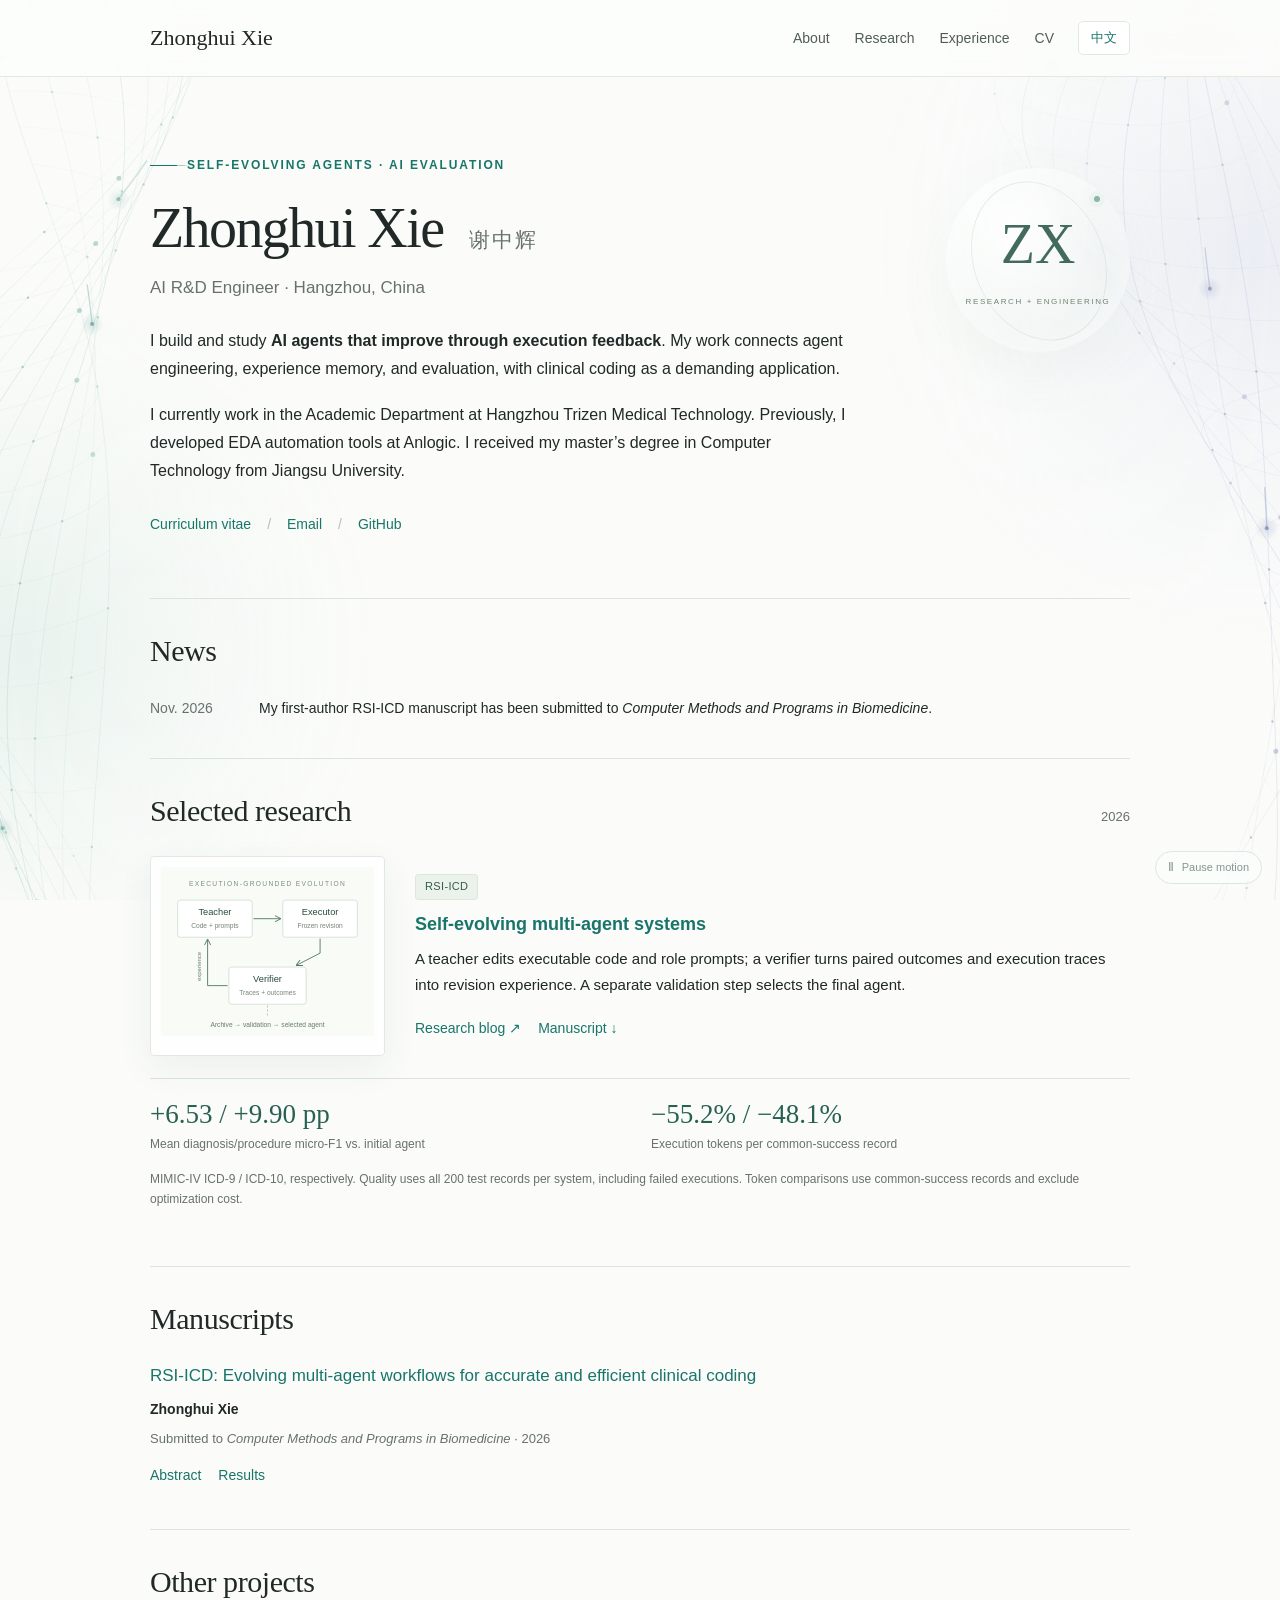
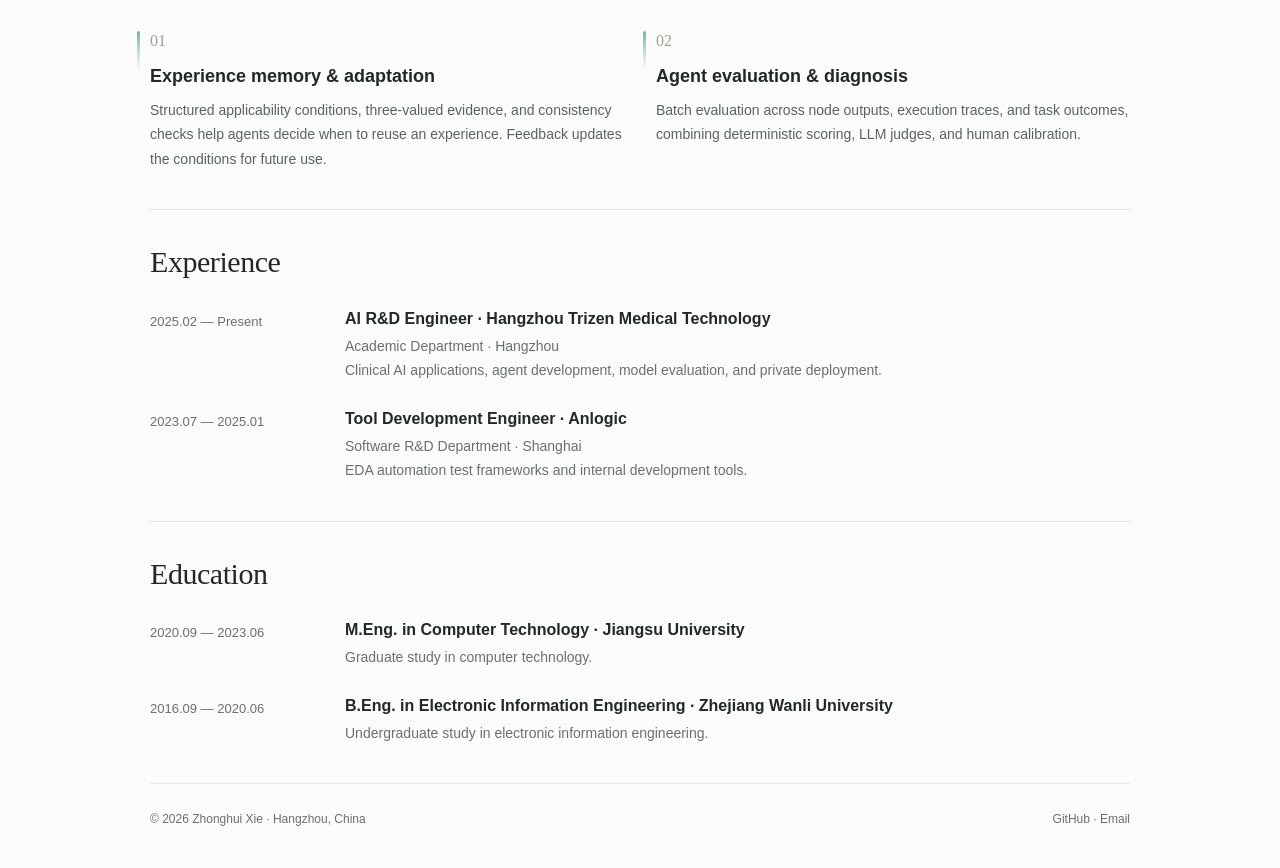
==== commit 5cb63a55: "Redesign background with flowing curved networks and soft atmosphere" ====
--- a/index.html
+++ b/index.html
@@ -1,4 +1,4 @@
-<!doctype html><html lang="en"><head><meta charset="utf-8"><meta name="viewport" content="width=device-width, initial-scale=1"><title>Zhonghui Xie | Self-Evolving Agents & AI Evaluation</title><meta name="description" content="Zhonghui Xie is an AI R&D engineer working on self-evolving agents, experience memory, and reliable evaluation. Research and projects including RSI-ICD."><meta name="theme-color" content="#fdfefc"><link rel="stylesheet" href="styles.css"><script src="site.js" defer></script><link rel="stylesheet" href="network.css"><script src="network.js" defer></script></head><body class="home-page"><canvas id="agent-network" class="network-bg" aria-hidden="true"></canvas><a class="skip" href="#main">Skip to content</a><header class="site-header"><nav class="wrap nav" aria-label="Main navigation"><a class="wordmark" href="index.html">Zhonghui Xie</a><div class="nav-links"><a class="desktop-link" href="index.html#about"><span lang="en">About</span><span lang="zh-CN">关于</span></a><a href="index.html#research"><span lang="en">Research</span><span lang="zh-CN">研究</span></a><a class="desktop-link" href="index.html#experience"><span lang="en">Experience</span><span lang="zh-CN">经历</span></a><a href="cv.html">CV</a></div><button class="lang" data-language type="button">中文</button></nav></header>
+<!doctype html><html lang="en"><head><meta charset="utf-8"><meta name="viewport" content="width=device-width, initial-scale=1"><title>Zhonghui Xie | Self-Evolving Agents & AI Evaluation</title><meta name="description" content="Zhonghui Xie is an AI R&D engineer working on self-evolving agents, experience memory, and reliable evaluation. Research and projects including RSI-ICD."><meta name="theme-color" content="#fdfefc"><link rel="stylesheet" href="styles.css"><script src="site.js" defer></script><link rel="stylesheet" href="network.css?v=20261127"><script src="network.js?v=20261127" defer></script></head><body class="home-page"><canvas id="agent-network" class="network-bg" aria-hidden="true"></canvas><a class="skip" href="#main">Skip to content</a><header class="site-header"><nav class="wrap nav" aria-label="Main navigation"><a class="wordmark" href="index.html">Zhonghui Xie</a><div class="nav-links"><a class="desktop-link" href="index.html#about"><span lang="en">About</span><span lang="zh-CN">关于</span></a><a href="index.html#research"><span lang="en">Research</span><span lang="zh-CN">研究</span></a><a class="desktop-link" href="index.html#experience"><span lang="en">Experience</span><span lang="zh-CN">经历</span></a><a href="cv.html">CV</a></div><button class="lang" data-language type="button">中文</button></nav></header>
 <main class="wrap" id="main"><section class="hero" id="about"><div><p class="eyebrow">SELF-EVOLVING AGENTS · AI EVALUATION</p><h1>Zhonghui Xie <span class="native-name">谢中辉</span></h1><p class="role"><span lang="en">AI R&amp;D Engineer · Hangzhou, China</span><span lang="zh-CN">AI 研发工程师 · 杭州</span></p><div class="intro"><p lang="en">I build and study <strong>AI agents that improve through execution feedback</strong>. My work connects agent engineering, experience memory, and evaluation, with clinical coding as a demanding application.</p><p lang="zh-CN">我关注<strong>如何让 AI 智能体从执行反馈中持续改进</strong>，围绕智能体工程、经验记忆和自动评测开展研发，并以临床编码等复杂任务验证方法。</p><p lang="en">I currently work in the Academic Department at Hangzhou Trizen Medical Technology. Previously, I developed EDA automation tools at Anlogic. I received my master’s degree in Computer Technology from Jiangsu University.</p><p lang="zh-CN">目前在杭州全诊医学科技有限公司学术部从事 AI 研发。此前在上海安路信息科技股份有限公司开发 EDA 自动化工具，硕士毕业于江苏大学计算机技术专业。</p></div><div class="contact-links"><a href="cv.html"><span lang="en">Curriculum vitae</span><span lang="zh-CN">个人简历</span></a><a href="mailto:1076694262@qq.com">Email</a><a href="https://github.com/heloanc">GitHub</a></div></div><div class="identity" aria-hidden="true"><span class="initials">ZX</span><small>RESEARCH + ENGINEERING</small></div></section>
 <section class="section" aria-labelledby="news-title"><h2 id="news-title"><span lang="en">News</span><span lang="zh-CN">近况</span></h2><div class="news"><time datetime="2026-11">Nov. 2026</time><p><span lang="en">My first-author RSI-ICD manuscript has been submitted to <em>Computer Methods and Programs in Biomedicine</em>.</span><span lang="zh-CN">第一作者论文 RSI-ICD 已投稿至 <em>Computer Methods and Programs in Biomedicine</em>。</span></p></div></section>
 <section class="section" id="research"><div class="section-heading"><h2><span lang="en">Selected research</span><span lang="zh-CN">代表研究</span></h2><small>2026</small></div><div class="featured"><a class="figure" href="rsi/blog/" aria-label="Read the RSI-ICD project"><img src="assets/rsi-framework.svg" width="320" height="255" alt="Teacher, Executor and Verifier form an execution-grounded agent evolution loop"></a><div><span class="tag">RSI-ICD</span><h3><a href="rsi/blog/"><span lang="en">Self-evolving multi-agent systems</span><span lang="zh-CN">面向复杂任务的多智能体自进化</span></a></h3><p lang="en">A teacher edits executable code and role prompts; a verifier turns paired outcomes and execution traces into revision experience. A separate validation step selects the final agent.</p><p lang="zh-CN">教师智能体修改可执行代码与角色提示词；验证智能体根据配对结果和执行轨迹提炼改进经验，再通过独立验证选出最终版本。</p><div class="inline-links"><a href="rsi/blog/"><span lang="en">Research blog ↗</span><span lang="zh-CN">研究博客 ↗</span></a><a href="#papers"><span lang="en">Manuscript ↓</span><span lang="zh-CN">论文信息 ↓</span></a></div></div></div><div class="metric-row"><div class="metric"><strong>+6.53 / +9.90 pp</strong><span><span lang="en">Mean diagnosis/procedure micro-F1 vs. initial agent</span><span lang="zh-CN">诊断／操作 Micro-F1 均值相对初始 Agent 的提升</span></span></div><div class="metric"><strong>−55.2% / −48.1%</strong><span><span lang="en">Execution tokens per common-success record</span><span lang="zh-CN">共同成功病例的单例执行 token 降幅</span></span></div></div><p class="note"><span lang="en">MIMIC-IV ICD-9 / ICD-10, respectively. Quality uses all 200 test records per system, including failed executions. Token comparisons use common-success records and exclude optimization cost.</span><span lang="zh-CN">依次对应 MIMIC-IV ICD-9／ICD-10。质量指标包含每个体系全部 200 例测试及执行失败；token 比较采用共同成功病例，不含优化阶段成本。</span></p></section>
--- a/network.css
+++ b/network.css
@@ -1,14 +1,27 @@
 .network-bg{position:fixed;inset:0;width:100%;height:100%;z-index:0;pointer-events:none;opacity:.9}
 .motion-toggle{position:fixed;right:18px;bottom:16px;z-index:40;display:flex;align-items:center;gap:7px;background:rgba(250,253,252,.9);border:1px solid #ceddd8;border-radius:30px;padding:7px 12px;color:#526b65;font:11px/1.4 -apple-system,BlinkMacSystemFont,"Segoe UI",sans-serif;cursor:pointer;box-shadow:0 3px 14px #28483c0b;backdrop-filter:blur(10px)}
 .motion-toggle:focus-visible{outline:2px solid #18756a;outline-offset:4px}.motion-icon{font-size:12px;letter-spacing:-2px;margin-right:3px}.motion-toggle[aria-pressed=true] .motion-icon{letter-spacing:0}
-.research-page{background:radial-gradient(ellipse at 87% 15%,#dcebed88,transparent 45%),#f5f7f9;isolation:isolate}
+.research-page{background:#f8f9fb;isolation:isolate}
 .research-page main,.research-page footer{position:relative;z-index:1}
-.research-page .prose{background:linear-gradient(90deg,#f5f7f900,#f5f7f9b8 7%,#f5f7f9b8 93%,#f5f7f900)}
+.research-page .prose{background:transparent}
 .research-page .post-head{position:relative}.research-page .kicker{color:#307e7e}
 .research-page .btn{box-shadow:0 5px 20px #26475f15}
 .research-page .stats{background:#f5f9fa99}
-.home-page .network-bg{mask-image:linear-gradient(#000,#000);opacity:.9}
+.home-page .network-bg{opacity:1}
 .network-paused .identity:after{animation-play-state:paused}
 @media(max-width:700px){.network-bg,.home-page .network-bg{opacity:.58}.motion-toggle{right:12px;bottom:10px;padding:6px 10px}footer{padding-bottom:65px!important}}
 @media(prefers-reduced-motion:reduce){.network-bg,.motion-toggle{display:none!important}}
 @media print{.network-bg,.motion-toggle{display:none!important}}
+
+/* Soft paper, generous negative space, and an unboxed identity. */
+body.home-page{background:#fbfcfa}
+.home-page .hero:before{display:none}
+.home-page .section{background:transparent}
+.home-page .identity{border:0;border-radius:50%;width:184px;height:184px;background:radial-gradient(circle at 36% 32%,#ffffffd9,#e6efea55 65%,#e0e9ef22);box-shadow:inset 0 0 40px #ffffff99,0 20px 60px #698d8410;backdrop-filter:blur(2px)}
+.home-page .identity:before{width:162px;height:162px;left:11px;top:11px;border-color:#9dbeb044;transform:rotate(-24deg) scaleX(.79)}
+.home-page .identity:after{animation:none;width:6px;height:6px;right:30px;top:28px;background:#89b6a6;box-shadow:0 0 0 5px #89b6a610,0 0 18px #89b6a633}
+.home-page .identity small{font-size:8px;letter-spacing:1.6px;margin-top:17px}
+.home-page .initials{font-size:56px;color:#426a5d}
+.motion-toggle{opacity:.7;transition:opacity .2s,border-color .2s;box-shadow:none}
+.motion-toggle:hover,.motion-toggle:focus-visible{opacity:1;border-color:#8fafa3}
+@media(max-width:700px){.network-bg,.home-page .network-bg{opacity:.65}}
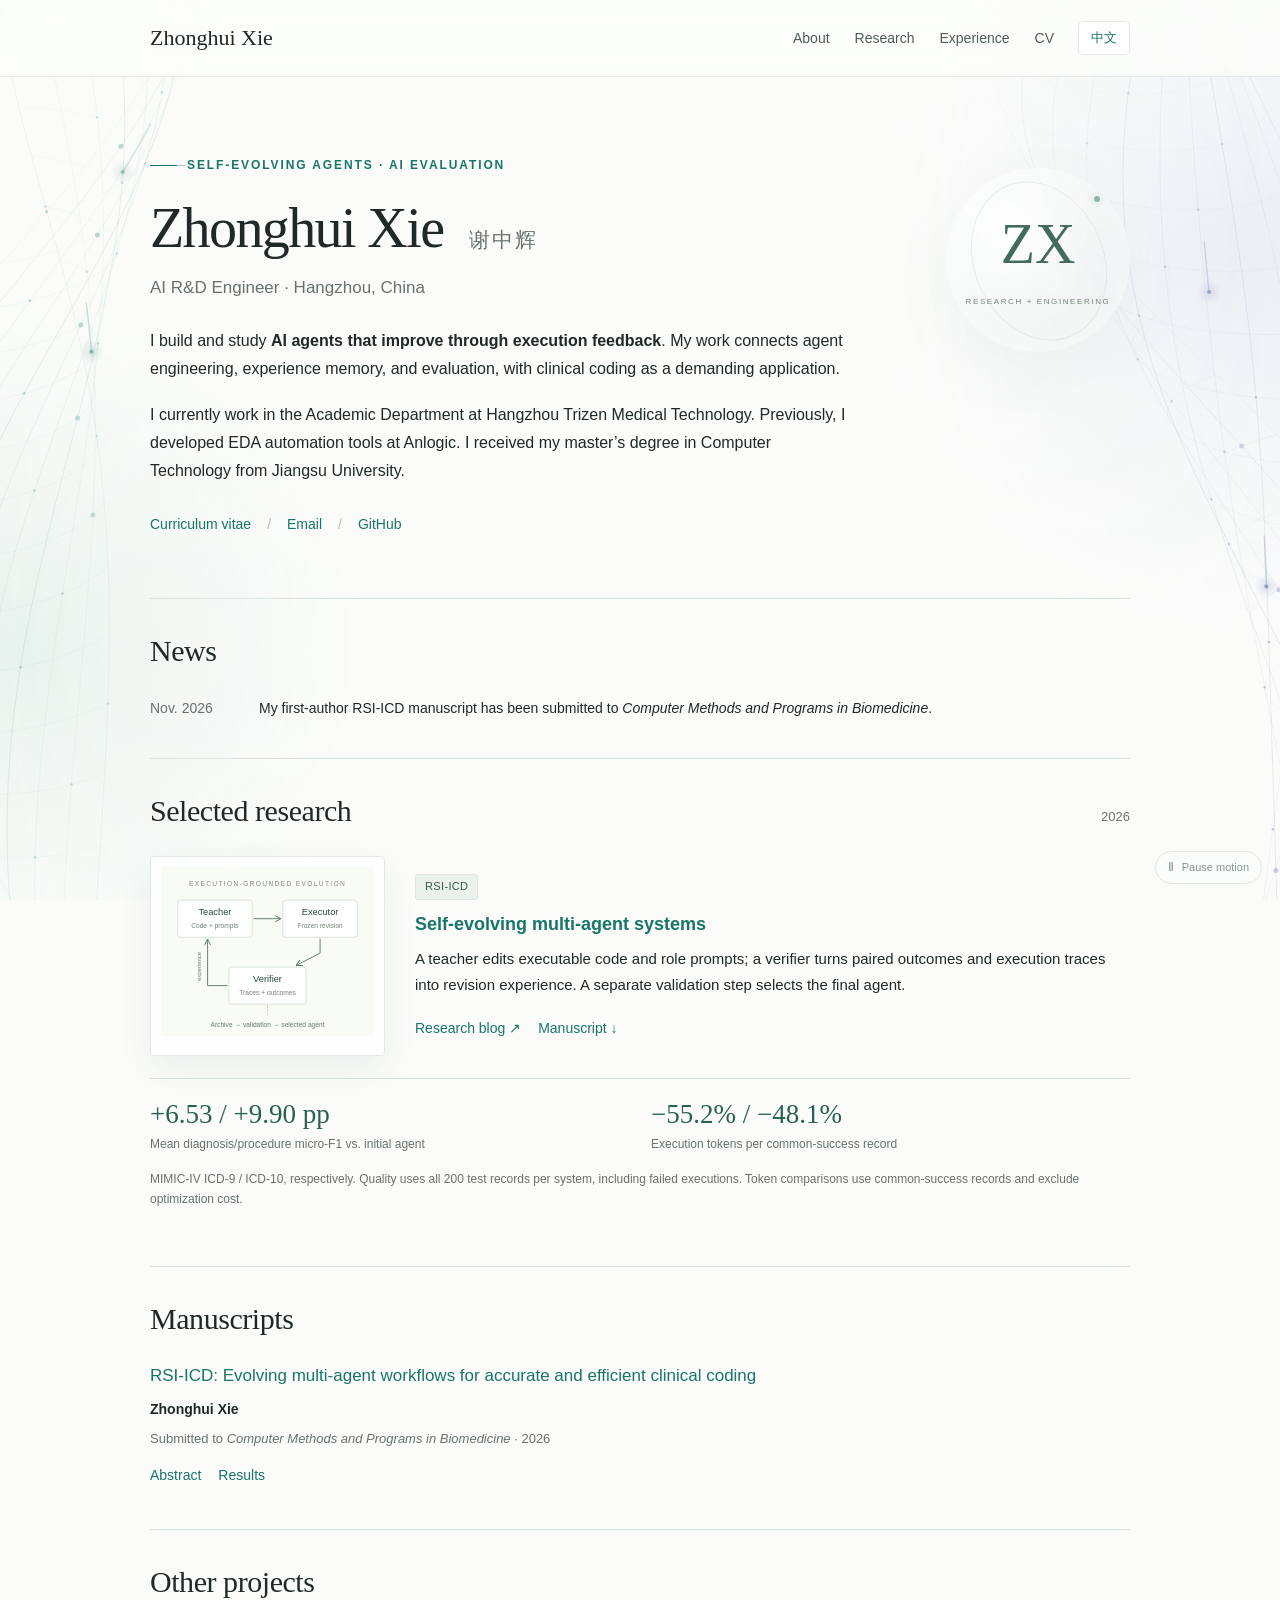
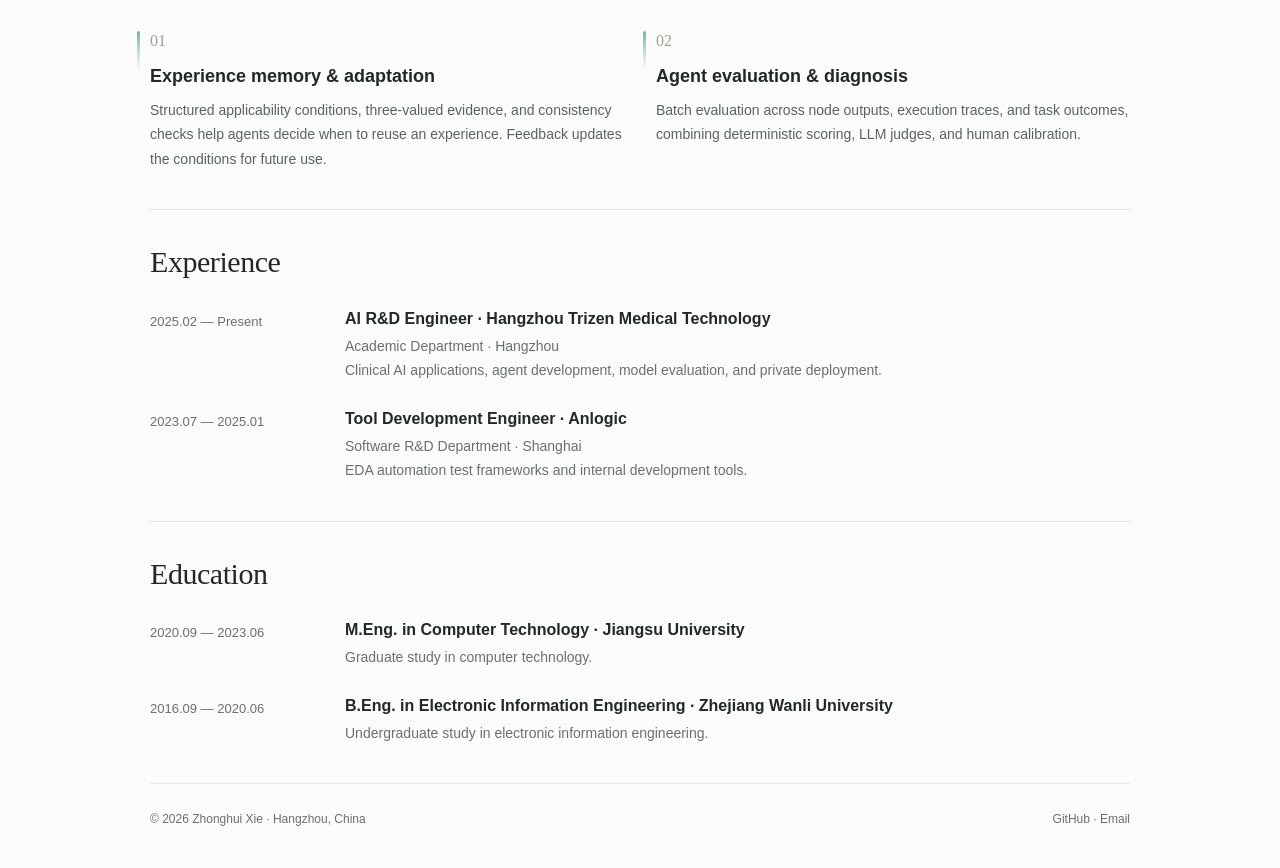
==== commit 9e5f8b79: "Add smooth depth-aware scroll parallax to network background" ====
--- a/index.html
+++ b/index.html
@@ -1,4 +1,4 @@
-<!doctype html><html lang="en"><head><meta charset="utf-8"><meta name="viewport" content="width=device-width, initial-scale=1"><title>Zhonghui Xie | Self-Evolving Agents & AI Evaluation</title><meta name="description" content="Zhonghui Xie is an AI R&D engineer working on self-evolving agents, experience memory, and reliable evaluation. Research and projects including RSI-ICD."><meta name="theme-color" content="#fdfefc"><link rel="stylesheet" href="styles.css"><script src="site.js" defer></script><link rel="stylesheet" href="network.css?v=20261127"><script src="network.js?v=20261127" defer></script></head><body class="home-page"><canvas id="agent-network" class="network-bg" aria-hidden="true"></canvas><a class="skip" href="#main">Skip to content</a><header class="site-header"><nav class="wrap nav" aria-label="Main navigation"><a class="wordmark" href="index.html">Zhonghui Xie</a><div class="nav-links"><a class="desktop-link" href="index.html#about"><span lang="en">About</span><span lang="zh-CN">关于</span></a><a href="index.html#research"><span lang="en">Research</span><span lang="zh-CN">研究</span></a><a class="desktop-link" href="index.html#experience"><span lang="en">Experience</span><span lang="zh-CN">经历</span></a><a href="cv.html">CV</a></div><button class="lang" data-language type="button">中文</button></nav></header>
+<!doctype html><html lang="en"><head><meta charset="utf-8"><meta name="viewport" content="width=device-width, initial-scale=1"><title>Zhonghui Xie | Self-Evolving Agents & AI Evaluation</title><meta name="description" content="Zhonghui Xie is an AI R&D engineer working on self-evolving agents, experience memory, and reliable evaluation. Research and projects including RSI-ICD."><meta name="theme-color" content="#fdfefc"><link rel="stylesheet" href="styles.css"><script src="site.js" defer></script><link rel="stylesheet" href="network.css?v=20261127"><script src="network.js?v=20261127-parallax" defer></script></head><body class="home-page"><canvas id="agent-network" class="network-bg" aria-hidden="true"></canvas><a class="skip" href="#main">Skip to content</a><header class="site-header"><nav class="wrap nav" aria-label="Main navigation"><a class="wordmark" href="index.html">Zhonghui Xie</a><div class="nav-links"><a class="desktop-link" href="index.html#about"><span lang="en">About</span><span lang="zh-CN">关于</span></a><a href="index.html#research"><span lang="en">Research</span><span lang="zh-CN">研究</span></a><a class="desktop-link" href="index.html#experience"><span lang="en">Experience</span><span lang="zh-CN">经历</span></a><a href="cv.html">CV</a></div><button class="lang" data-language type="button">中文</button></nav></header>
 <main class="wrap" id="main"><section class="hero" id="about"><div><p class="eyebrow">SELF-EVOLVING AGENTS · AI EVALUATION</p><h1>Zhonghui Xie <span class="native-name">谢中辉</span></h1><p class="role"><span lang="en">AI R&amp;D Engineer · Hangzhou, China</span><span lang="zh-CN">AI 研发工程师 · 杭州</span></p><div class="intro"><p lang="en">I build and study <strong>AI agents that improve through execution feedback</strong>. My work connects agent engineering, experience memory, and evaluation, with clinical coding as a demanding application.</p><p lang="zh-CN">我关注<strong>如何让 AI 智能体从执行反馈中持续改进</strong>，围绕智能体工程、经验记忆和自动评测开展研发，并以临床编码等复杂任务验证方法。</p><p lang="en">I currently work in the Academic Department at Hangzhou Trizen Medical Technology. Previously, I developed EDA automation tools at Anlogic. I received my master’s degree in Computer Technology from Jiangsu University.</p><p lang="zh-CN">目前在杭州全诊医学科技有限公司学术部从事 AI 研发。此前在上海安路信息科技股份有限公司开发 EDA 自动化工具，硕士毕业于江苏大学计算机技术专业。</p></div><div class="contact-links"><a href="cv.html"><span lang="en">Curriculum vitae</span><span lang="zh-CN">个人简历</span></a><a href="mailto:1076694262@qq.com">Email</a><a href="https://github.com/heloanc">GitHub</a></div></div><div class="identity" aria-hidden="true"><span class="initials">ZX</span><small>RESEARCH + ENGINEERING</small></div></section>
 <section class="section" aria-labelledby="news-title"><h2 id="news-title"><span lang="en">News</span><span lang="zh-CN">近况</span></h2><div class="news"><time datetime="2026-11">Nov. 2026</time><p><span lang="en">My first-author RSI-ICD manuscript has been submitted to <em>Computer Methods and Programs in Biomedicine</em>.</span><span lang="zh-CN">第一作者论文 RSI-ICD 已投稿至 <em>Computer Methods and Programs in Biomedicine</em>。</span></p></div></section>
 <section class="section" id="research"><div class="section-heading"><h2><span lang="en">Selected research</span><span lang="zh-CN">代表研究</span></h2><small>2026</small></div><div class="featured"><a class="figure" href="rsi/blog/" aria-label="Read the RSI-ICD project"><img src="assets/rsi-framework.svg" width="320" height="255" alt="Teacher, Executor and Verifier form an execution-grounded agent evolution loop"></a><div><span class="tag">RSI-ICD</span><h3><a href="rsi/blog/"><span lang="en">Self-evolving multi-agent systems</span><span lang="zh-CN">面向复杂任务的多智能体自进化</span></a></h3><p lang="en">A teacher edits executable code and role prompts; a verifier turns paired outcomes and execution traces into revision experience. A separate validation step selects the final agent.</p><p lang="zh-CN">教师智能体修改可执行代码与角色提示词；验证智能体根据配对结果和执行轨迹提炼改进经验，再通过独立验证选出最终版本。</p><div class="inline-links"><a href="rsi/blog/"><span lang="en">Research blog ↗</span><span lang="zh-CN">研究博客 ↗</span></a><a href="#papers"><span lang="en">Manuscript ↓</span><span lang="zh-CN">论文信息 ↓</span></a></div></div></div><div class="metric-row"><div class="metric"><strong>+6.53 / +9.90 pp</strong><span><span lang="en">Mean diagnosis/procedure micro-F1 vs. initial agent</span><span lang="zh-CN">诊断／操作 Micro-F1 均值相对初始 Agent 的提升</span></span></div><div class="metric"><strong>−55.2% / −48.1%</strong><span><span lang="en">Execution tokens per common-success record</span><span lang="zh-CN">共同成功病例的单例执行 token 降幅</span></span></div></div><p class="note"><span lang="en">MIMIC-IV ICD-9 / ICD-10, respectively. Quality uses all 200 test records per system, including failed executions. Token comparisons use common-success records and exclude optimization cost.</span><span lang="zh-CN">依次对应 MIMIC-IV ICD-9／ICD-10。质量指标包含每个体系全部 200 例测试及执行失败；token 比较采用共同成功病例，不含优化阶段成本。</span></p></section>
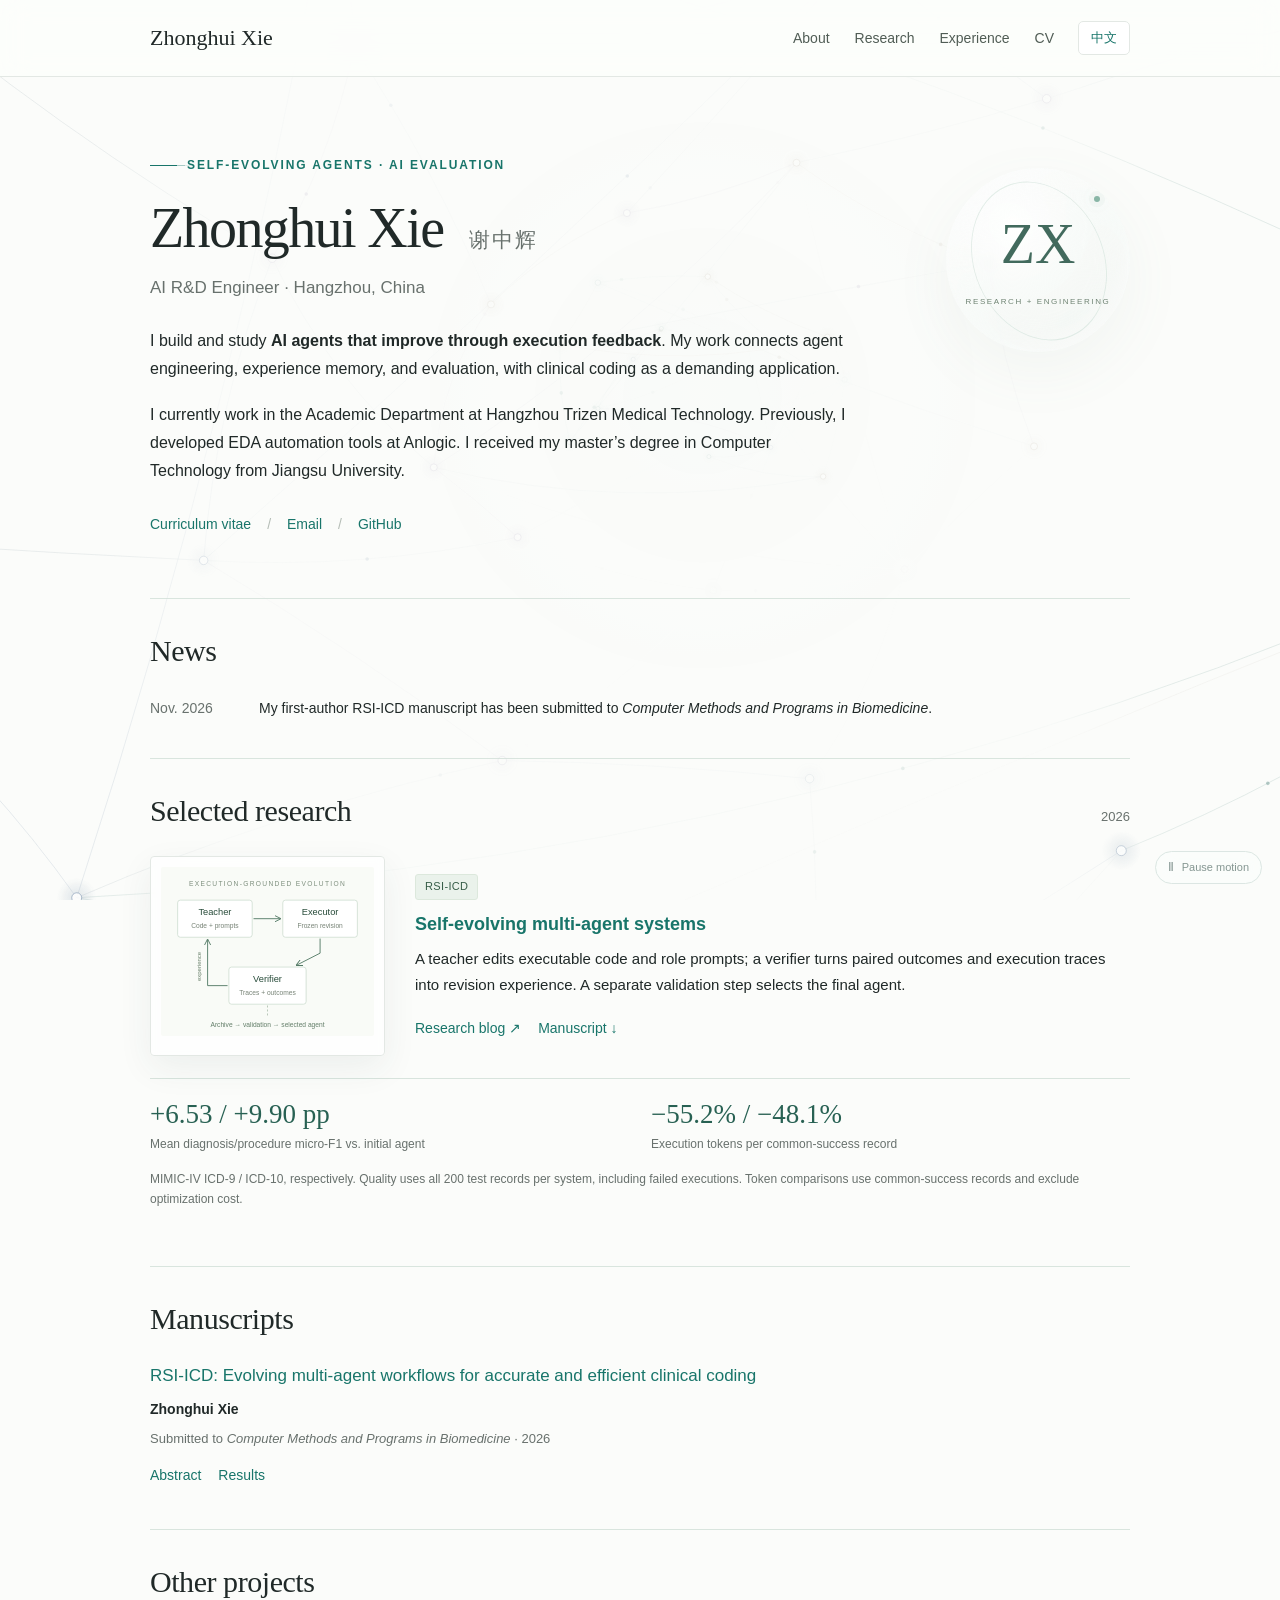
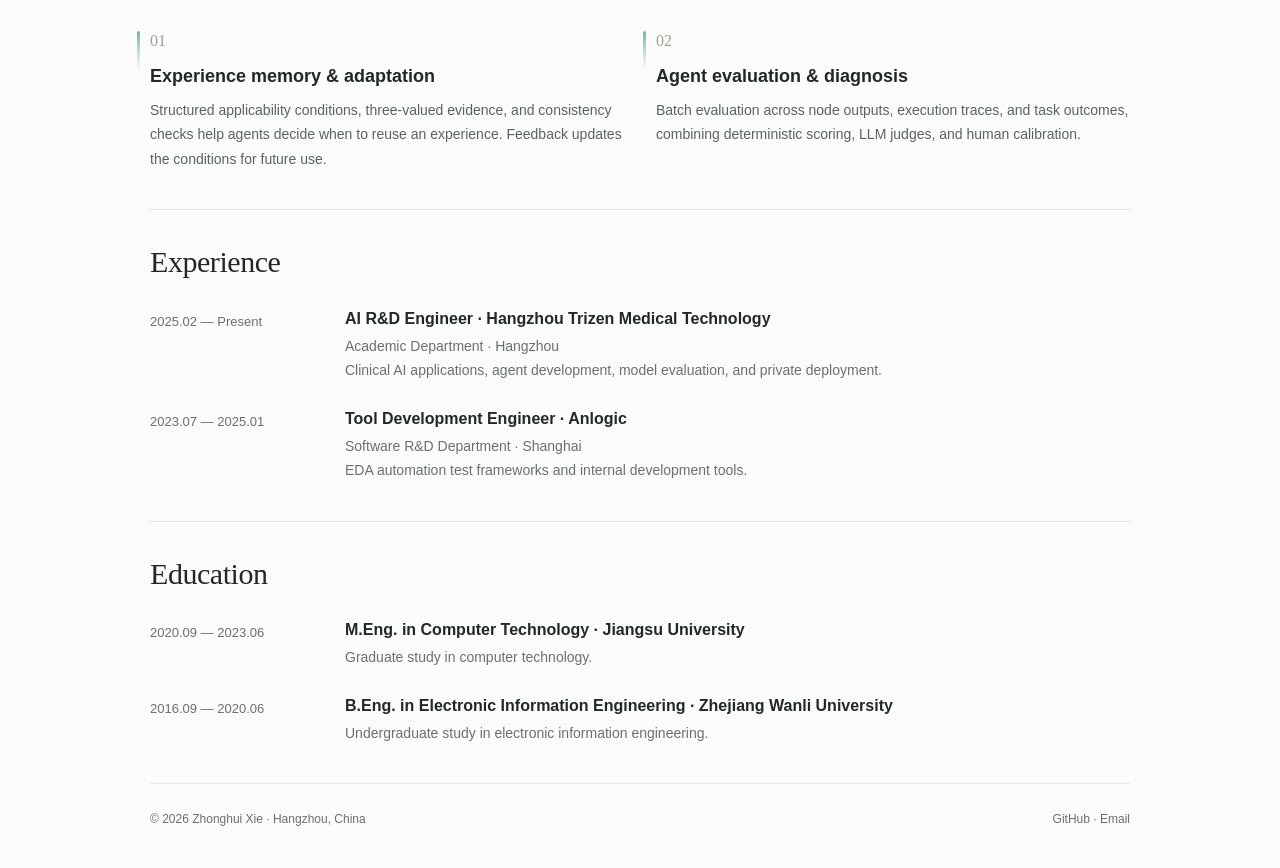
==== commit ef0151e3: "Replace ribbon background with scroll-responsive spatial agent graph" ====
--- a/index.html
+++ b/index.html
@@ -1,4 +1,4 @@
-<!doctype html><html lang="en"><head><meta charset="utf-8"><meta name="viewport" content="width=device-width, initial-scale=1"><title>Zhonghui Xie | Self-Evolving Agents & AI Evaluation</title><meta name="description" content="Zhonghui Xie is an AI R&D engineer working on self-evolving agents, experience memory, and reliable evaluation. Research and projects including RSI-ICD."><meta name="theme-color" content="#fdfefc"><link rel="stylesheet" href="styles.css"><script src="site.js" defer></script><link rel="stylesheet" href="network.css?v=20261127"><script src="network.js?v=20261127-parallax" defer></script></head><body class="home-page"><canvas id="agent-network" class="network-bg" aria-hidden="true"></canvas><a class="skip" href="#main">Skip to content</a><header class="site-header"><nav class="wrap nav" aria-label="Main navigation"><a class="wordmark" href="index.html">Zhonghui Xie</a><div class="nav-links"><a class="desktop-link" href="index.html#about"><span lang="en">About</span><span lang="zh-CN">关于</span></a><a href="index.html#research"><span lang="en">Research</span><span lang="zh-CN">研究</span></a><a class="desktop-link" href="index.html#experience"><span lang="en">Experience</span><span lang="zh-CN">经历</span></a><a href="cv.html">CV</a></div><button class="lang" data-language type="button">中文</button></nav></header>
+<!doctype html><html lang="en"><head><meta charset="utf-8"><meta name="viewport" content="width=device-width, initial-scale=1"><title>Zhonghui Xie | Self-Evolving Agents & AI Evaluation</title><meta name="description" content="Zhonghui Xie is an AI R&D engineer working on self-evolving agents, experience memory, and reliable evaluation. Research and projects including RSI-ICD."><meta name="theme-color" content="#fdfefc"><link rel="stylesheet" href="styles.css"><script src="site.js" defer></script><link rel="stylesheet" href="network.css?v=20261127"><script src="network.js?v=20261127-spatial" defer></script></head><body class="home-page"><canvas id="agent-network" class="network-bg" aria-hidden="true"></canvas><a class="skip" href="#main">Skip to content</a><header class="site-header"><nav class="wrap nav" aria-label="Main navigation"><a class="wordmark" href="index.html">Zhonghui Xie</a><div class="nav-links"><a class="desktop-link" href="index.html#about"><span lang="en">About</span><span lang="zh-CN">关于</span></a><a href="index.html#research"><span lang="en">Research</span><span lang="zh-CN">研究</span></a><a class="desktop-link" href="index.html#experience"><span lang="en">Experience</span><span lang="zh-CN">经历</span></a><a href="cv.html">CV</a></div><button class="lang" data-language type="button">中文</button></nav></header>
 <main class="wrap" id="main"><section class="hero" id="about"><div><p class="eyebrow">SELF-EVOLVING AGENTS · AI EVALUATION</p><h1>Zhonghui Xie <span class="native-name">谢中辉</span></h1><p class="role"><span lang="en">AI R&amp;D Engineer · Hangzhou, China</span><span lang="zh-CN">AI 研发工程师 · 杭州</span></p><div class="intro"><p lang="en">I build and study <strong>AI agents that improve through execution feedback</strong>. My work connects agent engineering, experience memory, and evaluation, with clinical coding as a demanding application.</p><p lang="zh-CN">我关注<strong>如何让 AI 智能体从执行反馈中持续改进</strong>，围绕智能体工程、经验记忆和自动评测开展研发，并以临床编码等复杂任务验证方法。</p><p lang="en">I currently work in the Academic Department at Hangzhou Trizen Medical Technology. Previously, I developed EDA automation tools at Anlogic. I received my master’s degree in Computer Technology from Jiangsu University.</p><p lang="zh-CN">目前在杭州全诊医学科技有限公司学术部从事 AI 研发。此前在上海安路信息科技股份有限公司开发 EDA 自动化工具，硕士毕业于江苏大学计算机技术专业。</p></div><div class="contact-links"><a href="cv.html"><span lang="en">Curriculum vitae</span><span lang="zh-CN">个人简历</span></a><a href="mailto:1076694262@qq.com">Email</a><a href="https://github.com/heloanc">GitHub</a></div></div><div class="identity" aria-hidden="true"><span class="initials">ZX</span><small>RESEARCH + ENGINEERING</small></div></section>
 <section class="section" aria-labelledby="news-title"><h2 id="news-title"><span lang="en">News</span><span lang="zh-CN">近况</span></h2><div class="news"><time datetime="2026-11">Nov. 2026</time><p><span lang="en">My first-author RSI-ICD manuscript has been submitted to <em>Computer Methods and Programs in Biomedicine</em>.</span><span lang="zh-CN">第一作者论文 RSI-ICD 已投稿至 <em>Computer Methods and Programs in Biomedicine</em>。</span></p></div></section>
 <section class="section" id="research"><div class="section-heading"><h2><span lang="en">Selected research</span><span lang="zh-CN">代表研究</span></h2><small>2026</small></div><div class="featured"><a class="figure" href="rsi/blog/" aria-label="Read the RSI-ICD project"><img src="assets/rsi-framework.svg" width="320" height="255" alt="Teacher, Executor and Verifier form an execution-grounded agent evolution loop"></a><div><span class="tag">RSI-ICD</span><h3><a href="rsi/blog/"><span lang="en">Self-evolving multi-agent systems</span><span lang="zh-CN">面向复杂任务的多智能体自进化</span></a></h3><p lang="en">A teacher edits executable code and role prompts; a verifier turns paired outcomes and execution traces into revision experience. A separate validation step selects the final agent.</p><p lang="zh-CN">教师智能体修改可执行代码与角色提示词；验证智能体根据配对结果和执行轨迹提炼改进经验，再通过独立验证选出最终版本。</p><div class="inline-links"><a href="rsi/blog/"><span lang="en">Research blog ↗</span><span lang="zh-CN">研究博客 ↗</span></a><a href="#papers"><span lang="en">Manuscript ↓</span><span lang="zh-CN">论文信息 ↓</span></a></div></div></div><div class="metric-row"><div class="metric"><strong>+6.53 / +9.90 pp</strong><span><span lang="en">Mean diagnosis/procedure micro-F1 vs. initial agent</span><span lang="zh-CN">诊断／操作 Micro-F1 均值相对初始 Agent 的提升</span></span></div><div class="metric"><strong>−55.2% / −48.1%</strong><span><span lang="en">Execution tokens per common-success record</span><span lang="zh-CN">共同成功病例的单例执行 token 降幅</span></span></div></div><p class="note"><span lang="en">MIMIC-IV ICD-9 / ICD-10, respectively. Quality uses all 200 test records per system, including failed executions. Token comparisons use common-success records and exclude optimization cost.</span><span lang="zh-CN">依次对应 MIMIC-IV ICD-9／ICD-10。质量指标包含每个体系全部 200 例测试及执行失败；token 比较采用共同成功病例，不含优化阶段成本。</span></p></section>
